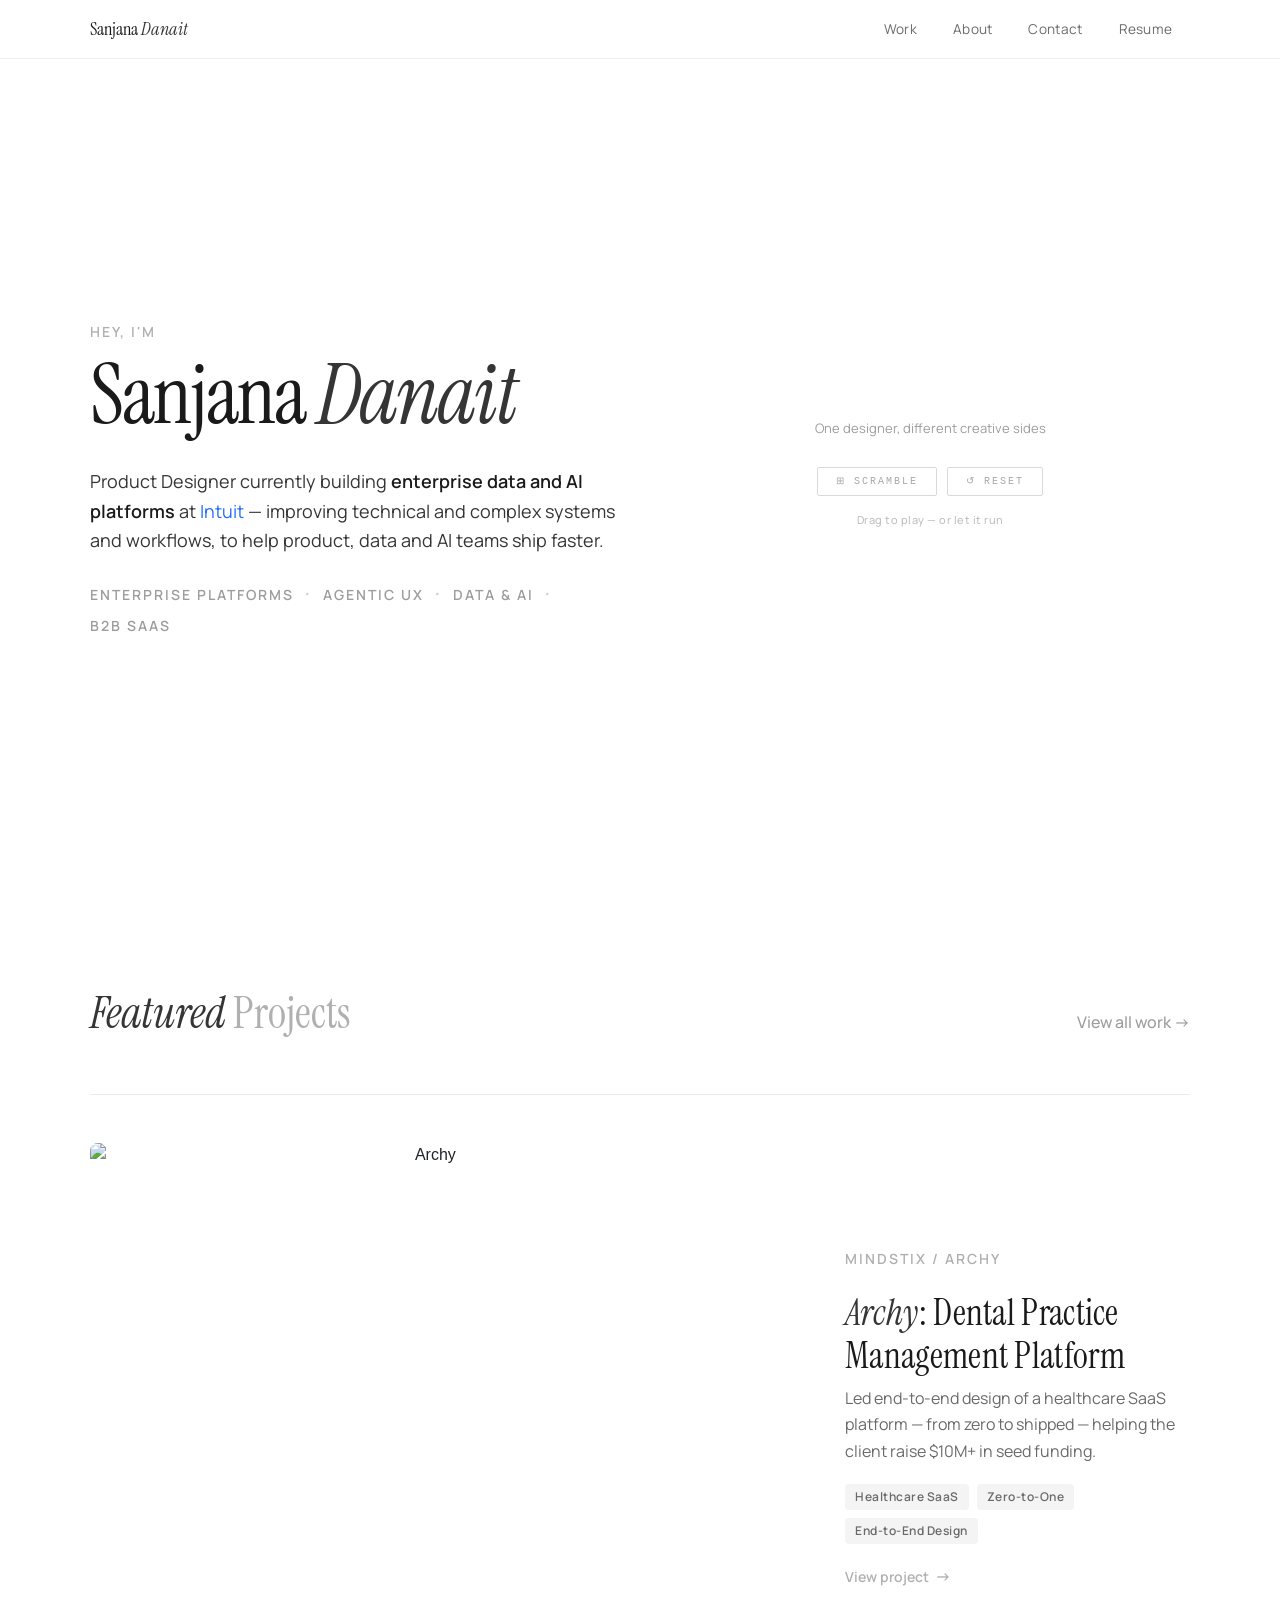
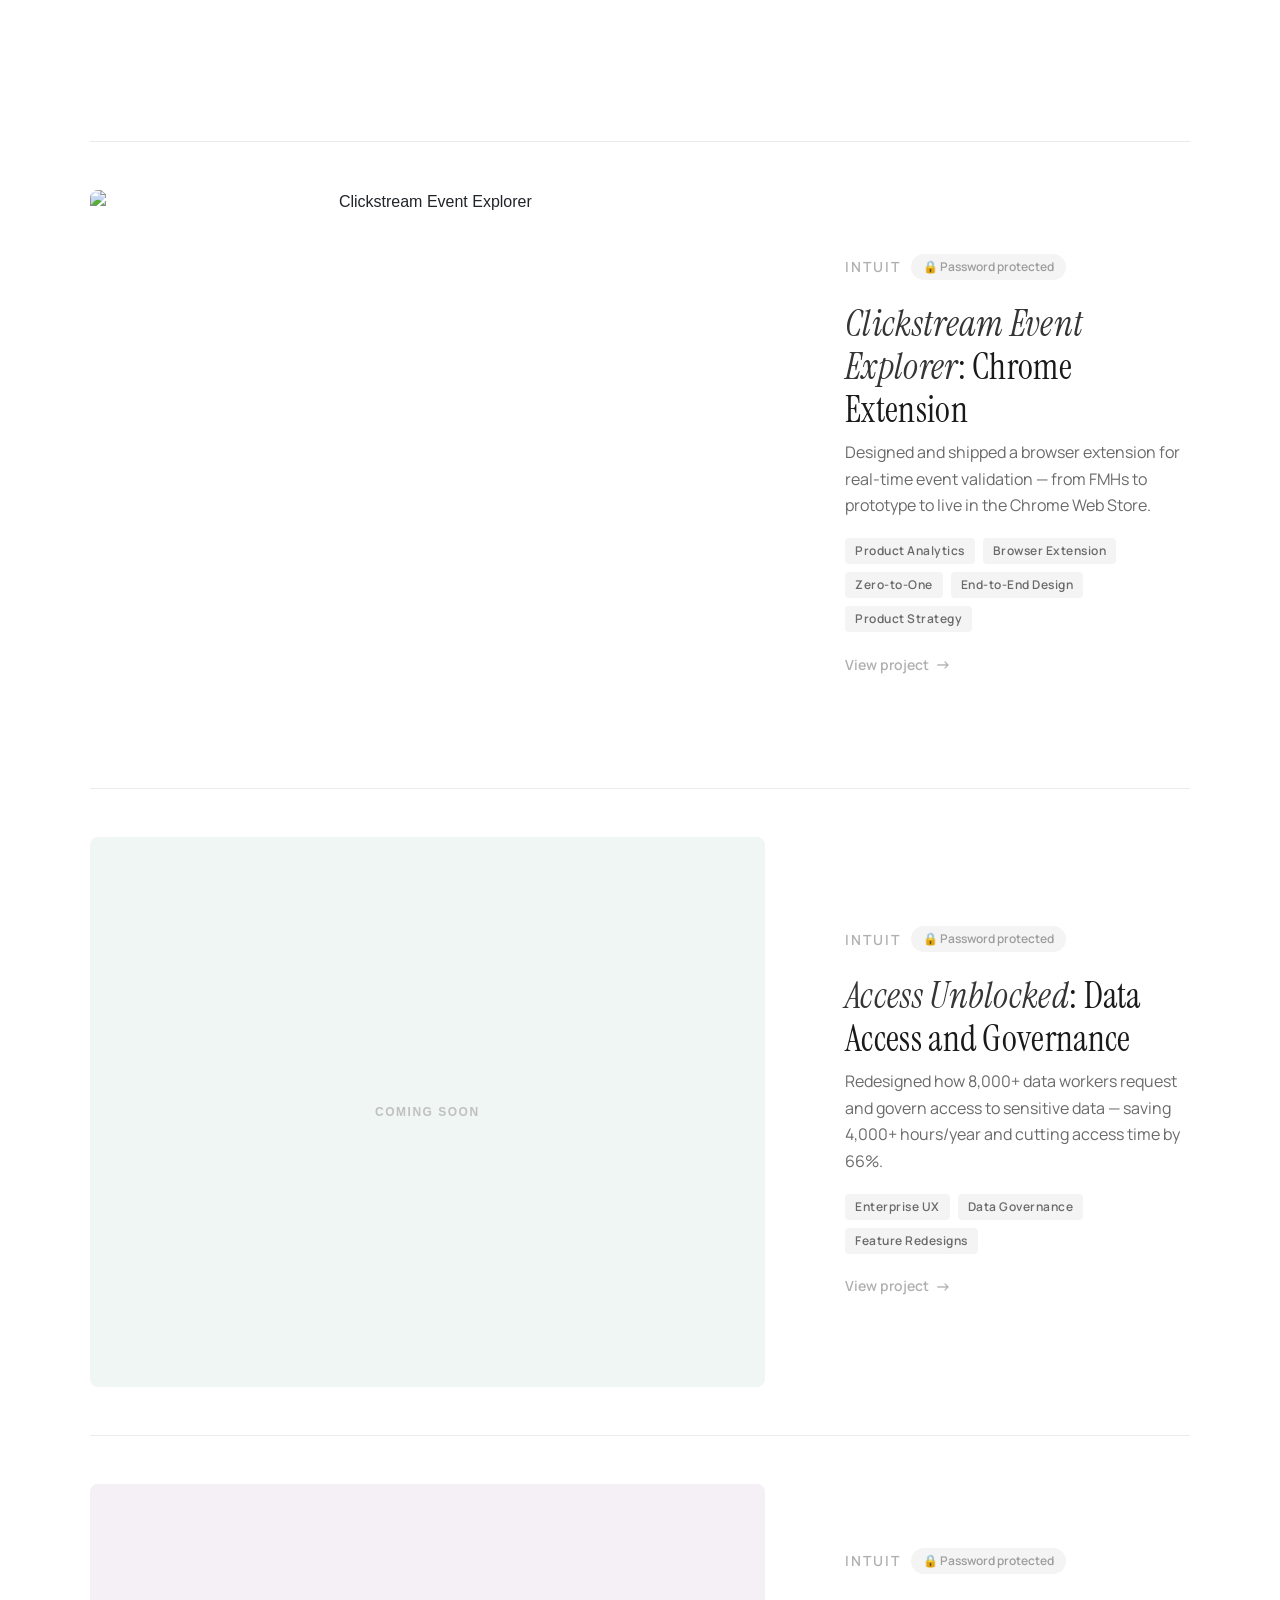
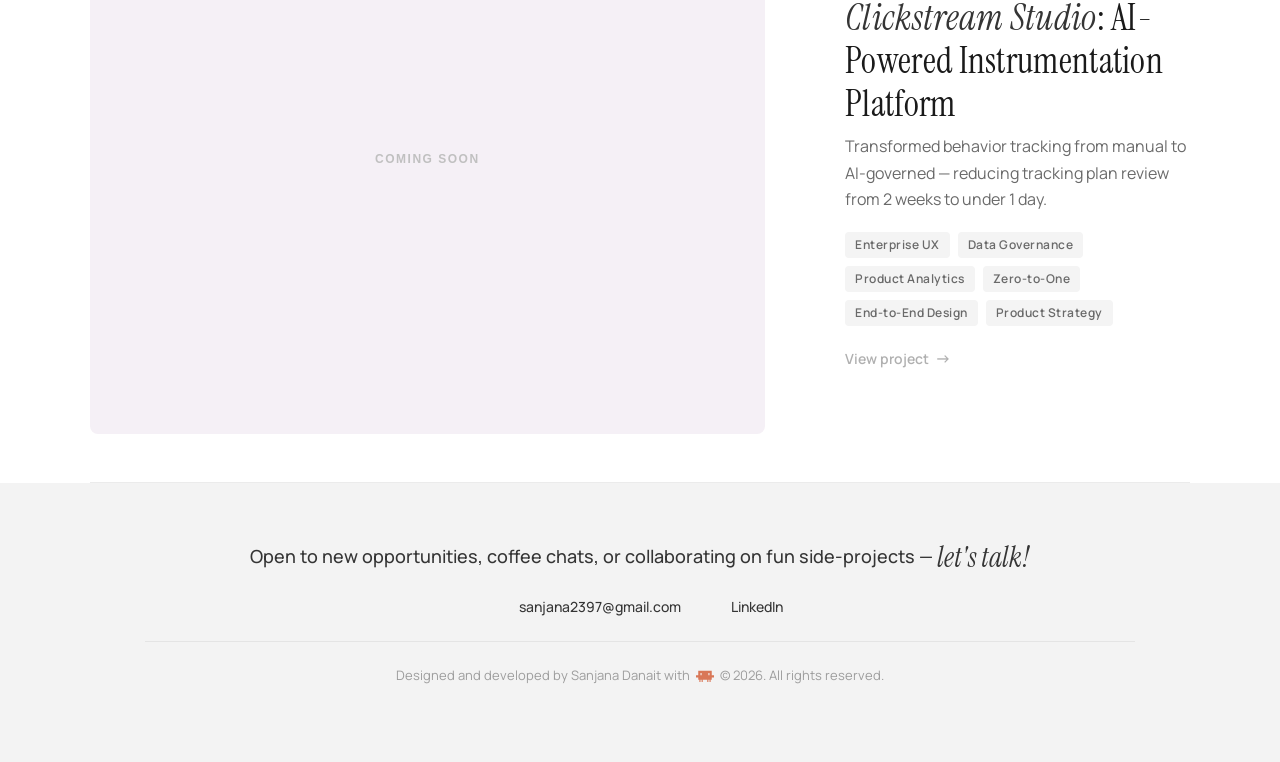
==== index.html @ f4b215e2 "Add files via upload" ====
<!DOCTYPE html>
<html xmlns="http://www.w3.org/1999/xhtml" xmlns:og="http://ogp.me/ns#">

<head>
  
  <!-- Google tag (gtag.js) -->
<script async src="https://www.googletagmanager.com/gtag/js?id=G-S3QXSR4H4Q"></script>
<script>
  window.dataLayer = window.dataLayer || [];
  function gtag(){dataLayer.push(arguments);}
  gtag('js', new Date());

  gtag('config', 'G-S3QXSR4H4Q');
</script>
  
  <meta charset="utf-8">
  <meta property="og:title" content="Sanjana Danait Portfolio" />
  <meta property="og:type" content="Design Portfolio" />
  <meta property="og:image" content="images/website-ss.png" />
  <title>SanjanaDanait</title>
  <link rel="icon" href="favicon.ico">

  <!-- Google Fonts -->
  <link href="https://fonts.googleapis.com/css?family=Montserrat|Ubuntu" rel="stylesheet">
  <link href="https://fonts.googleapis.com/css2?family=Instrument+Serif:ital@0;1&family=Manrope:wght@300;400;500;600;700&display=swap" rel="stylesheet">

  <!-- three.js for Rubik's cube -->
  <script src="https://cdnjs.cloudflare.com/ajax/libs/three.js/r128/three.min.js"></script>

  <!-- CSS Stylesheets -->
  <link rel="stylesheet" href="https://maxcdn.bootstrapcdn.com/bootstrap/4.0.0/css/bootstrap.min.css" integrity="sha384-Gn5384xqQ1aoWXA+058RXPxPg6fy4IWvTNh0E263XmFcJlSAwiGgFAW/dAiS6JXm" crossorigin="anonymous">
  <link rel="stylesheet" href="css/styles.css">

  <style>
    /* ── Hero two-column layout (after styles.css so overrides win) ── */
    .section-2 {
      padding: 57px 7% 0 !important;
      height: 100vh !important;
      display: flex !important;
      align-items: center !important;
    }

    .hero-inner {
      display: flex;
      align-items: center;
      justify-content: space-between;
      width: 100%;
      gap: 40px;
    }

    .hero-text-col {
      flex: 0 0 auto;
      max-width: 540px;
    }

    .hero-cube-col {
      flex: 1 1 auto;
      display: flex;
      flex-direction: column;
      align-items: center;
      justify-content: flex-start;
      gap: 12px;
      padding-top: 6px;
    }

    #cube-mount canvas {
      display: block;
      cursor: grab;
    }

    #cube-mount canvas:active {
      cursor: grabbing;
    }

    .cube-btns {
      display: flex;
      gap: 10px;
    }

    .cube-btn {
      font-family: 'Courier New', monospace;
      font-size: 10px;
      letter-spacing: 2px;
      text-transform: uppercase;
      color: rgba(0,0,0,0.35);
      background: none;
      border: 1px solid rgba(0,0,0,0.15);
      padding: 6px 18px;
      cursor: pointer;
      border-radius: 2px;
      transition: color 0.15s, border-color 0.15s;
      outline: none;
    }

    .cube-btn:hover {
      color: rgba(0,0,0,0.65);
      border-color: rgba(0,0,0,0.3);
    }

    .cube-btn:focus { outline: none; }
    .cube-btn:focus-visible { outline: none; }
    .cube-btn:disabled { opacity: 0.5; cursor: default; }

    .cube-eyebrow {
      font-family: 'Manrope', sans-serif !important;
      font-size: 13px !important;
      font-style: normal;
      font-weight: 400;
      color: #9d9d9d !important;
      display: block !important;
      text-align: center !important;
      margin-bottom: 4px;
    }

    .cube-hint {
      font-family: 'Manrope', sans-serif !important;
      font-size: 11px !important;
      font-weight: 500;
      letter-spacing: 0.5px;
      color: #c0c0c0 !important;
      display: block !important;
      text-align: center !important;
      margin-top: 4px;
    }

    @media (max-width: 900px) {
      .hero-inner { flex-direction: column; gap: 32px; }
      .hero-cube-col { display: none; }
      .section-2 { height: auto !important; padding: 80px 7% 60px !important; }
    }
  </style>

  <!-- Favicon -->
  <link rel="icon" href="favicon.ico">

  <!-- Font Awesome -->
  <script defer src="https://use.fontawesome.com/releases/v5.0.7/js/all.js"></script>

  <!-- Bootstrap Scripts -->
  <script src="https://code.jquery.com/jquery-3.2.1.slim.min.js" integrity="sha384-KJ3o2DKtIkvYIK3UENzmM7KCkRr/rE9/Qpg6aAZGJwFDMVNA/GpGFF93hXpG5KkN" crossorigin="anonymous"></script>
  <script src="https://cdnjs.cloudflare.com/ajax/libs/popper.js/1.12.9/umd/popper.min.js" integrity="sha384-ApNbgh9B+Y1QKtv3Rn7W3mgPxhU9K/ScQsAP7hUibX39j7fakFPskvXusvfa0b4Q" crossorigin="anonymous"></script>
  <script src="https://maxcdn.bootstrapcdn.com/bootstrap/4.0.0/js/bootstrap.min.js" integrity="sha384-JZR6Spejh4U02d8jOt6vLEHfe/JQGiRRSQQxSfFWpi1MquVdAyjUar5+76PVCmYl" crossorigin="anonymous"></script>
</head>

<body>

  <!-- Section-1 Nav Bar -->

  <section class="section-1" id="navbar">

    <div class="container-fluid">

      <nav class="navbar navbar-expand-lg navbar-light fixed-top">
        <div class="container">

          <a class="navbar-brand" href="index.html">
            Sanjana <em>Danait</em>
          </a>

          <button class="navbar-toggler" type="button" data-toggle="collapse" data-target="#navbarTogglerDemo02">
            <span class="navbar-toggler-icon"></span>
          </button>

          <div class="collapse navbar-collapse" id="navbarTogglerDemo02">

            <ul class="navbar-nav ml-auto">
              <li class="nav-item">
                <a class="nav-link" href="work.html">Work</a>
              </li>
              <li class="nav-item">
                <a class="nav-link" href="about.html">About</a>
              </li>
              <li class="nav-item">
                <a class="nav-link" href="#contact">Contact</a>
              </li>
              <li class="nav-item">
                <a class="nav-link" href="sanjanadanait-resume.pdf" target="_blank" rel="noopener noreferrer">Resume</a>
              </li>
            </ul>
          </div>
        </div>

      </nav>
    </div>
  </section>


  <!-- Section-2 Title -->

  <section class="section-2" id="title">

    <div class="hero-inner">
      <div class="hero-text-col">
        <p class="hero-greeting">Hey, I'm</p>
        <h1 class="hero-name">Sanjana <em>Danait</em></h1>
        <p class="hero-statement">Product Designer currently building <strong>enterprise data and AI platforms</strong> at <a href="https://www.intuit.com/" target="_blank" rel="noopener noreferrer" class="intuit-link">Intuit</a> — improving technical and complex systems and workflows, to help product, data and AI teams ship faster.</p>
        <div class="hero-expertise">
          <span>Enterprise Platforms</span>
          <span class="hero-dot">•</span>
          <span>Agentic UX</span>
          <span class="hero-dot">•</span>
          <span>Data &amp; AI</span>
          <span class="hero-dot">•</span>
          <span>B2B SaaS</span>
        </div>
      </div>
      <div class="hero-cube-col">
        <p class="cube-eyebrow">One designer, different creative sides</p>
        <div id="cube-mount"></div>
        <div class="cube-btns">
          <button class="cube-btn" id="cube-scramble-btn" onclick="heroCube && heroCube.scramble()">⊞ Scramble</button>
          <button class="cube-btn" onclick="heroCube && heroCube.solve()">↺ Reset</button>
        </div>
        <p class="cube-hint">Drag to play — or let it run</p>
      </div>
    </div>

  </section>


  <!-- Section-3 Work -->

  <section class="section-3" id="projects">
    <div class="projects-header">
      <span class="projects-label"><em>Featured</em> Projects</span>
      <a class="projects-link" href="work.html">View all work →</a>
    </div>

    <!-- Card 1: Archy — public -->
    <a class="project-card" href="archy.html">
      <div class="card-image">
        <img src="images/archy-project-image-new.png" alt="Archy">
      </div>
      <div class="card-content">
        <p class="card-meta-top">Mindstix / Archy</p>
        <h2 class="card-title"><em>Archy</em>: Dental Practice Management Platform</h2>
        <p class="card-description">Led end-to-end design of a healthcare SaaS platform — from zero to shipped — helping the client raise $10M+ in seed funding.</p>
        <div class="card-tags">
          <span class="tag">Healthcare SaaS</span>
          <span class="tag">Zero-to-One</span>
          <span class="tag">End-to-End Design</span>
        </div>
        <div class="card-footer">
          <span class="card-view-link">View project <span class="card-arrow">→</span></span>
        </div>
      </div>
    </a>

    <!-- Card 2: Chrome Extension — locked -->
    <a class="project-card" href="clickstream-chrome-extension.html">
      <div class="card-image">
        <img src="images/cex-project-image.png" alt="Clickstream Event Explorer">
      </div>
      <div class="card-content">
        <div class="card-meta-row">
          <p class="card-meta-top">Intuit</p>
          <span class="card-lock">🔒 Password protected</span>
        </div>
        <h2 class="card-title"><em>Clickstream Event Explorer</em>: Chrome Extension</h2>
        <p class="card-description">Designed and shipped a browser extension for real-time event validation — from FMHs to prototype to live in the Chrome Web Store.</p>
        <div class="card-tags">
          <span class="tag">Product Analytics</span>
          <span class="tag">Browser Extension</span>
          <span class="tag">Zero-to-One</span>
          <span class="tag">End-to-End Design</span>
          <span class="tag">Product Strategy</span>
        </div>
        <div class="card-footer">
          <span class="card-view-link">View project <span class="card-arrow">→</span></span>
        </div>
      </div>
    </a>

    <!-- Card 3: Data Access — locked -->
    <a class="project-card" href="data-access.html">
      <div class="card-image">
        <div class="card-image-placeholder" style="background: #f0f6f4;">Coming Soon</div>
      </div>
      <div class="card-content">
        <div class="card-meta-row">
          <p class="card-meta-top">Intuit</p>
          <span class="card-lock">🔒 Password protected</span>
        </div>
        <h2 class="card-title"><em>Access Unblocked</em>: Data Access and Governance</h2>
        <p class="card-description">Redesigned how 8,000+ data workers request and govern access to sensitive data — saving 4,000+ hours/year and cutting access time by 66%.</p>
        <div class="card-tags">
          <span class="tag">Enterprise UX</span>
          <span class="tag">Data Governance</span>
          <span class="tag">Feature Redesigns</span>
        </div>
        <div class="card-footer">
          <span class="card-view-link">View project <span class="card-arrow">→</span></span>
        </div>
      </div>
    </a>

    <!-- Card 4: Clickstream Studio — locked -->
    <a class="project-card" href="clickstream-studio.html">
      <div class="card-image">
        <div class="card-image-placeholder" style="background: #f5f0f6;">Coming Soon</div>
      </div>
      <div class="card-content">
        <div class="card-meta-row">
          <p class="card-meta-top">Intuit</p>
          <span class="card-lock">🔒 Password protected</span>
        </div>
        <h2 class="card-title"><em>Clickstream Studio</em>: AI-Powered Instrumentation Platform</h2>
        <p class="card-description">Transformed behavior tracking from manual to AI-governed — reducing tracking plan review from 2 weeks to under 1 day.</p>
        <div class="card-tags">
          <span class="tag">Enterprise UX</span>
          <span class="tag">Data Governance</span>
          <span class="tag">Product Analytics</span>
          <span class="tag">Zero-to-One</span>
          <span class="tag">End-to-End Design</span>
          <span class="tag">Product Strategy</span>
        </div>
        <div class="card-footer">
          <span class="card-view-link">View project <span class="card-arrow">→</span></span>
        </div>
      </div>
    </a>

  </section>
  

  <!-- Footer/ Contact -->

  <footer id="contact">
    <div class="container-fluid">
      <h3>Open to new opportunities, coffee chats, or collaborating on fun side-projects — <span class="footer-cta-italic">let's talk!</span></h3>
      <div class="footer-links">
        <a class="footer-link" href="mailto:sanjana2397@gmail.com"><i class="fas fa-envelope"></i> sanjana2397@gmail.com</a>
        <a class="footer-link" href="https://www.linkedin.com/in/sanjana-danait/" target="_blank" rel="noopener noreferrer"><i class="fab fa-linkedin"></i> LinkedIn</a>
      </div>
      <hr>
      <p>Designed and developed by Sanjana Danait with <img src="icons/claudecode-color.svg" alt="Claude Code" style="width:18px;height:18px;vertical-align:middle;display:inline-block;margin:0 3px 2px 3px"> &copy; 2026. All rights reserved.</p>
    </div>
  </footer>

  <script>
  // ── Hero Rubik's Cube ──
  const heroCube = (() => {
    const FACE_LABELS = [
      { image: 'images/cube-1.jpg', tint: '#C8E6C9' }, // sage green
      { image: 'images/cube-2.jpg', tint: '#BBDEFB' }, // soft blue
      { image: 'images/cube-3.jpg', tint: '#D1C4E9' }, // muted purple
      { image: 'images/cube-4.jpg', tint: '#B2EBF2' }, // teal/cyan
      { image: 'images/cube-5.jpg', tint: '#CFD8DC' }, // cool grey
      { image: 'images/cube-6.jpg', tint: '#A5D6A7' }, // deeper green
    ];

    let renderer, threeScene, camera, cubeGroup, rafId;
    let isHovering = false, isDragging = false;
    let prevMouse = {x:0,y:0}, spinVel = {x:0, y:0.004};
    let dragIntent = null, dragStart = {x:0,y:0}, hitInfo = null;
    const DRAG_THRESHOLD = 6;
    const raycaster = new THREE.Raycaster();
    let cubies = [], layerAnim = null, holdTimer = 0;
    const HOLD_TIME = 2.0, LAYER_DUR = 0.5;
    let tileCache = [];

    function loadFaceTiles(label) {
      const TILE = 256;
      const tint = label.tint || '#ffffff';
      const tiles = Array.from({length:3}, () =>
        Array.from({length:3}, () => {
          const cv = document.createElement('canvas');
          cv.width = cv.height = TILE;
          cv.getContext('2d').fillStyle = tint;
          cv.getContext('2d').fillRect(0,0,TILE,TILE);
          return new THREE.CanvasTexture(cv);
        })
      );
      if (label.image) {
        const img = new Image();
        img.onload = () => {
          const full = TILE*3;
          const scale = Math.max(full/img.naturalWidth, full/img.naturalHeight);
          const sw = img.naturalWidth*scale, sh = img.naturalHeight*scale;
          const ox = (full-sw)/2, oy = (full-sh)/2;
          for (let row=0;row<3;row++) for (let col=0;col<3;col++) {
            const cv = tiles[row][col].image;
            const c = cv.getContext('2d');
            c.fillStyle='#ffffff'; c.fillRect(0,0,TILE,TILE);
            c.save(); c.translate(ox-col*TILE, oy-row*TILE); c.drawImage(img,0,0,sw,sh); c.restore();
            c.globalAlpha=0.35; c.fillStyle=tint; c.fillRect(0,0,TILE,TILE); c.globalAlpha=1;
            tiles[row][col].needsUpdate=true;
          }
        };
        img.src = label.image;
      }
      return tiles;
    }

    function tileCoord(faceDir, gx, gy, gz) {
      let u,v;
      if (faceDir==='+x'){u=-gz;v=gy;} if (faceDir==='-x'){u=gz;v=gy;}
      if (faceDir==='+y'){u=gx;v=-gz;} if (faceDir==='-y'){u=gx;v=gz;}
      if (faceDir==='+z'){u=gx;v=gy;} if (faceDir==='-z'){u=-gx;v=gy;}
      return { col:u+1, row:1-v };
    }

    function makeCubie(gx,gy,gz) {
      const geo = new THREE.BoxGeometry(0.96,0.96,0.96);
      const DIRS=['+x','-x','+y','-y','+z','-z'];
      const OUTER=[gx===1,gx===-1,gy===1,gy===-1,gz===1,gz===-1];
      const mats = DIRS.map((d,i)=>{
        if (!OUTER[i]) return new THREE.MeshBasicMaterial({color:0xe8e8e8});
        const {row,col}=tileCoord(d,gx,gy,gz);
        return new THREE.MeshBasicMaterial({map:tileCache[i][row][col]});
      });
      const mesh = new THREE.Mesh(geo,mats);
      mesh.position.set(gx,gy,gz);
      mesh.add(new THREE.LineSegments(new THREE.EdgesGeometry(geo), new THREE.LineBasicMaterial({color:0x1a1a1a})));
      return mesh;
    }

    function buildCube() {
      cubeGroup = new THREE.Group();
      cubeGroup.scale.setScalar(0.9);
      cubeGroup.rotation.x = Math.PI/6;
      cubeGroup.rotation.y = Math.PI/4;
      cubies = [];
      for (let x=-1;x<=1;x++) for (let y=-1;y<=1;y++) for (let z=-1;z<=1;z++) {
        const m=makeCubie(x,y,z); cubeGroup.add(m); cubies.push({mesh:m,x,y,z});
      }
      threeScene.add(cubeGroup);
    }

    function startLayer(axis,layer,dir) {
      if (layerAnim) return;
      const pivot = new THREE.Group(); cubeGroup.add(pivot);
      const inLayer = cubies.filter(c=>Math.round(c[axis])===layer);
      inLayer.forEach(c=>{
        const lp=c.mesh.position.clone(),lq=c.mesh.quaternion.clone();
        cubeGroup.remove(c.mesh); pivot.add(c.mesh);
        c.mesh.position.copy(lp); c.mesh.quaternion.copy(lq);
      });
      layerAnim={axis,dir,pivot,cubies:inLayer,progress:0};
    }

    function finishLayer() {
      const {axis,dir,pivot,cubies:lc}=layerAnim;
      const savedQ=cubeGroup.quaternion.clone();
      const axVec=axis==='x'?new THREE.Vector3(1,0,0):axis==='y'?new THREE.Vector3(0,1,0):new THREE.Vector3(0,0,1);
      const snapQ=new THREE.Quaternion().setFromAxisAngle(axVec,dir*Math.PI/2);
      pivot.rotation.set(axis==='x'?dir*Math.PI/2:0,axis==='y'?dir*Math.PI/2:0,axis==='z'?dir*Math.PI/2:0);
      pivot.updateMatrixWorld(true);
      lc.forEach(c=>{
        const lp=c.mesh.position.clone().applyMatrix4(pivot.matrix);
        const lq=snapQ.clone().multiply(c.mesh.quaternion);
        pivot.remove(c.mesh); cubeGroup.add(c.mesh);
        c.mesh.position.set(Math.round(lp.x),Math.round(lp.y),Math.round(lp.z));
        c.mesh.quaternion.copy(lq);
        c.x=c.mesh.position.x; c.y=c.mesh.position.y; c.z=c.mesh.position.z;
      });
      cubeGroup.remove(pivot); cubeGroup.quaternion.copy(savedQ); layerAnim=null;
    }

    function queueRandom() {
      const axes=['x','y','z'];
      startLayer(axes[Math.floor(Math.random()*3)],[-1,0,1][Math.floor(Math.random()*3)],Math.random()<0.5?1:-1);
    }

    function raycastCubies(cx,cy) {
      if (!renderer||!cubeGroup) return null;
      const rect=document.getElementById('cube-mount').firstChild.getBoundingClientRect();
      const ndc=new THREE.Vector2(((cx-rect.left)/rect.width)*2-1,((cy-rect.top)/rect.height)*-2+1);
      raycaster.setFromCamera(ndc,camera);
      const hits=raycaster.intersectObjects(cubies.map(c=>c.mesh),false);
      if (!hits.length) return null;
      return {cubie:cubies.find(c=>c.mesh===hits[0].object),faceNormal:hits[0].face.normal.clone()};
    }

    function resolveLayerDrag(info,dx,dy) {
      const n=info.faceNormal.clone().applyQuaternion(info.cubie.mesh.quaternion);
      const ax=Math.abs(n.x),ay=Math.abs(n.y),az=Math.abs(n.z);
      const fa=ax>ay&&ax>az?'x':ay>az?'y':'z';
      const horiz=Math.abs(dx)>=Math.abs(dy);
      const ns=fa==='x'?Math.sign(n.x):fa==='y'?Math.sign(n.y):Math.sign(n.z);
      let rotAxis,dir;
      if (fa==='x'){if(horiz){rotAxis='y';dir=-ns*Math.sign(dx);}else{rotAxis='z';dir=ns*Math.sign(dy);}}
      else if(fa==='y'){if(horiz){rotAxis='x';dir=ns*Math.sign(dx);}else{rotAxis='z';dir=-ns*Math.sign(dy);}}
      else{if(horiz){rotAxis='y';dir=-ns*Math.sign(dx);}else{rotAxis='x';dir=ns*Math.sign(dy);}}
      return {axis:rotAxis,layer:Math.round(info.cubie[rotAxis]),dir};
    }

    function onDown(e) {
      isDragging=true; dragIntent=null; dragStart={x:e.clientX,y:e.clientY};
      prevMouse={x:e.clientX,y:e.clientY}; spinVel={x:0,y:0};
      const hit=raycastCubies(e.clientX,e.clientY);
      const isFaceCenter=hit&&[Math.round(hit.cubie.x)===0,Math.round(hit.cubie.y)===0,Math.round(hit.cubie.z)===0].filter(Boolean).length>=2;
      hitInfo=(hit&&!isFaceCenter)?hit:null;
    }

    function onMove(e) {
      if (!isDragging||!cubeGroup) return;
      const dx=e.clientX-prevMouse.x, dy=e.clientY-prevMouse.y;
      const tdx=e.clientX-dragStart.x, tdy=e.clientY-dragStart.y;
      if (!dragIntent) {
        if (Math.hypot(tdx,tdy)<DRAG_THRESHOLD) return;
        dragIntent=hitInfo?'layer':'cube';
      }
      if (dragIntent==='cube') {
        const qY=new THREE.Quaternion().setFromAxisAngle(new THREE.Vector3(0,1,0),dx*0.012);
        const qX=new THREE.Quaternion().setFromAxisAngle(new THREE.Vector3(1,0,0),dy*0.012);
        cubeGroup.quaternion.premultiply(qY).premultiply(qX);
        spinVel={x:dy*0.0015,y:dx*0.0015};
      } else if (dragIntent==='layer'&&hitInfo&&!layerAnim) {
        const move=resolveLayerDrag(hitInfo,tdx,tdy);
        startLayer(move.axis,move.layer,move.dir);
        dragIntent='cube'; hitInfo=null;
      }
      prevMouse={x:e.clientX,y:e.clientY};
    }

    function onUp() { isDragging=false; dragIntent=null; hitInfo=null; }

    function init() {
      const mount = document.getElementById('cube-mount');
      if (!mount || renderer) return;

      // Size cube to fit the right column — measure available space
      const sz = Math.min(mount.offsetWidth || 400, 400);

      const canvas = document.createElement('canvas');
      canvas.style.cssText = `display:block; cursor:grab; border-radius:4px;`;
      mount.appendChild(canvas);

      renderer = new THREE.WebGLRenderer({canvas, antialias:true});
      renderer.setSize(sz, sz);
      renderer.setPixelRatio(Math.min(window.devicePixelRatio, 2));
      renderer.setClearColor(0xffffff, 1);

      threeScene = new THREE.Scene();
      camera = new THREE.PerspectiveCamera(40, 1, 0.1, 100);
      camera.position.set(0, 0, 7.5);

      tileCache = FACE_LABELS.map(loadFaceTiles);
      buildCube();

      canvas.addEventListener('mouseenter', ()=>{ isHovering=true; });
      canvas.addEventListener('mouseleave', ()=>{ isHovering=false; onUp(); });
      canvas.addEventListener('mousedown', onDown);
      canvas.addEventListener('mousemove', onMove);
      canvas.addEventListener('mouseup', onUp);

      let prevT=0;
      function loop(ts) {
        const dt=Math.min((ts-prevT)*0.001,0.05); prevT=ts;
        if (!isHovering&&!isDragging) {
          const qY=new THREE.Quaternion().setFromAxisAngle(new THREE.Vector3(0,1,0),spinVel.y);
          const qX=new THREE.Quaternion().setFromAxisAngle(new THREE.Vector3(1,0,0),spinVel.x);
          cubeGroup.quaternion.premultiply(qY).premultiply(qX);
          spinVel.x*=0.96; spinVel.y=spinVel.y*0.98+0.004*0.02;
        } else if (!isDragging) { spinVel.x*=0.9; spinVel.y*=0.9; }
        if (layerAnim) {
          layerAnim.progress+=dt/LAYER_DUR;
          const p=Math.min(layerAnim.progress,1), ea=p<0.5?2*p*p:-1+(4-2*p)*p;
          const ang=layerAnim.dir*Math.PI/2*ea, ax=layerAnim.axis;
          layerAnim.pivot.rotation.set(ax==='x'?ang:0,ax==='y'?ang:0,ax==='z'?ang:0);
          if (layerAnim.progress>=1){finishLayer();holdTimer=0;}
        } else if (!isHovering) {
          holdTimer+=dt;
          if (holdTimer>=HOLD_TIME){holdTimer=0;queueRandom();}
        } else { holdTimer=0; }
        renderer.render(threeScene,camera);
        rafId=requestAnimationFrame(loop);
      }
      rafId=requestAnimationFrame(loop);
    }

    function solve() {
      if (!cubeGroup) return;
      if (layerAnim) { layerAnim.cubies.forEach(c=>layerAnim.pivot.remove(c.mesh)); cubeGroup.remove(layerAnim.pivot); layerAnim=null; }
      cubies.forEach(c=>{
        c.mesh.geometry.dispose();
        if (Array.isArray(c.mesh.material)) c.mesh.material.forEach(m=>m.dispose());
        c.mesh.children.forEach(ch=>{ch.geometry&&ch.geometry.dispose();ch.material&&ch.material.dispose();});
        cubeGroup.remove(c.mesh);
      });
      cubies=[];
      for (let x=-1;x<=1;x++) for (let y=-1;y<=1;y++) for (let z=-1;z<=1;z++) {
        const m=makeCubie(x,y,z); cubeGroup.add(m); cubies.push({mesh:m,x,y,z});
      }
      spinVel={x:0,y:0}; holdTimer=0;
      const targetQ=new THREE.Quaternion().setFromEuler(new THREE.Euler(Math.PI/6,Math.PI/4,0));
      function tween(){ cubeGroup.quaternion.slerp(targetQ,0.1); if(cubeGroup.quaternion.angleTo(targetQ)>0.001) requestAnimationFrame(tween); else cubeGroup.quaternion.copy(targetQ); }
      tween();
    }

    function scramble() {
      if (!cubeGroup) return;
      const btn = document.getElementById('cube-scramble-btn');
      if (btn && btn.disabled) return;
      if (btn) { btn.disabled = true; btn.textContent = 'Scrambling...'; }
      const MOVES = 10;
      const axes = ['x','y','z'];
      let i = 0;
      function doNext() {
        if (i >= MOVES) {
          if (btn) { btn.disabled = false; btn.textContent = '⊞ Scramble'; }
          return;
        }
        if (layerAnim) { setTimeout(doNext, 60); return; }
        startLayer(axes[Math.floor(Math.random()*3)], [-1,0,1][Math.floor(Math.random()*3)], Math.random()<0.5?1:-1);
        i++;
        setTimeout(doNext, 180);
      }
      doNext();
    }

    window.addEventListener('DOMContentLoaded', init);
    return { solve, scramble };
  })();
  </script>

  <!-- Cursor style

  <div id="cursor" class="cursor"> </div>

  <script>
    var cursor = document.getElementById("cursor");

    document.onmousemove = function(e) {
      cursor.style.left = (e.pageX) + "px";
      cursor.style.top = (e.pageY) + "px";
      cursor.style.display = "block";
    }
  </script> -->


</body>

</html>
---- css/styles.css ----
@font-face {
  font-family: 'Avenir';
  src: url(fonts/avenir.ttf) format('truetype');
}

body {
  font-family: 'Avenir', sans-serif;
  text-align: center;
}

ul {
  color: #353535;
  font-size: 16px;
  padding-left: 20px;
}

p {
  color: #353535;
  display: inline;
  text-align: left;
  font-size: 16px;
}

u {
  color: #12a0a5;
  letter-spacing: 1px;
}

h1 {
  font-family: 'Avenir', sans-serif;
  font-weight: 600;
  font-size: 4rem;
  letter-spacing: 2px;
}

h2 {
  font-family: 'Avenir', sans-serif;
  font-size: 1.4rem;
  line-height: 1.5rem;
  text-align: left;
  color: #353535;
  margin-bottom: 8px !important;
  padding-top: 8px;
}

h3 {
  display: inline;
}

h4 {
  color: #353535;
  display: inline;
  text-align: left;
  font-size: 18px;
  font-weight: bold;
}

a {
  color: #353535;
}

hr {
  border-color: #ababab;
  margin: 0 50px;
}

.container-fluid{
  padding: 1% 5% 1%;
}

.big-heading {
  font-family: 'Avenir', sans-serif;
  font-size: 2rem;
  line-height: 1.5;
  text-align: left;
  margin-bottom: 0 !important;
}

.big-heading-2 {
  font-family: 'Avenir', sans-serif;
  font-size: 2rem;
  padding-top: 30px;
  text-align: center;
}

canvas.dots {
  position: absolute;
  top: 0;
  left: 0;
  width: 100%;
  height: 100%;
}

/* Back to top button */

.fa-arrow-up {
  font-size: 30px !important;
}

#btn-back-to-top {
  width: 60px;
  height: 60px;
  position: fixed;
  bottom: 40px;
  right: 40px;
  display: none;
  border-radius: 200px;
  background: #f3f3f3 !important;
  color: #353535 !important;
}

#btn-back-to-top:hover {
  background: #12a0a5 !important;
  color: white !important;
  width: 65px;
  height: 65px;
}

/* cursor style

#cursor{
  height: 50px;
  width: 50px;
  background: #353535;
  border-radius: 50%;
  position:absolute;
  display: none;
  opacity: 50%;
  z-index: 10;
  scroll-behavior: smooth;
}

.cursor:hover {
  transform: scale(0.5);
}
*/

/* Section-1 Navbar */

.section-1 {
  background-color: white;
  color: #353535;
  padding: 0;
}

#navbar {
  background-color: white;
  color: #353535;
}

#navbar .container-fluid {
  padding: 0;
}

.container {
  width: 75%;
}

.navbar {
  background-color: white;
  padding: 16px 7%;
  position: fixed;
  z-index: 3;
  border-bottom: 1px solid #f0f0f0;
  box-shadow: none;
}

.navbar .container {
  max-width: 100%;
  width: 100%;
  padding: 0;
}

.navbar-brand {
  padding-left: 0;
  padding-top: 0;
  padding-bottom: 0;
  position: relative;
  z-index: 5;
  font-family: 'Instrument Serif', serif;
  font-size: 1.1rem;
  font-weight: 400;
  color: #1a1a1a;
  text-decoration: none;
}

.navbar-brand:hover {
  color: #1a1a1a;
  text-decoration: none;
}

.navbar-brand em {
  font-style: italic;
}

.nav-item {
  padding-right: 0;
  position: relative;
  z-index: 5;
}

.nav-link {
  font-size: 0.85rem;
  color: #6a6a6a !important;
  font-family: 'Manrope', sans-serif;
  font-weight: 400;
  letter-spacing: 0.3px;
  position: relative;
  z-index: 5;
  padding-left: 18px !important;
  padding-right: 18px !important;
  padding-top: 0 !important;
  padding-bottom: 0 !important;
}

.nav-link:hover {
  color: #1a1a1a !important;
}

.navbar-toggler {
  color: #353535 !important;
}

/* Section-2 Title */

.section-2 {
  background-color: white;
  padding: 0 7% 1%;
  height: 78vh;
  display: flex;
  align-items: center;
}

.section-2 .container-fluid {
  padding-left: 0 !important;
  padding-right: 0 !important;
}

#title {
  background-color: white;
  color: #353535;
  text-align: left;
  width: 100%;
  font-family: 'Manrope', sans-serif;
}

#title h2 {
  font-family: 'Manrope', sans-serif;
  text-align: left;
  padding: 30px 20px 0;
  font-size: 20px !important;
  line-height: 2.5rem;
}

#title .container-fluid {
  padding: 5% 12% 4% 12%;
}

.hero-greeting {
  display: block !important;
  text-align: left !important;
  font-family: 'Manrope', sans-serif;
  font-size: 14px !important;
  font-weight: 600;
  color: #b0b0b0;
  letter-spacing: 2px;
  text-transform: uppercase;
  margin-bottom: 14px;
}

.hero-name {
  font-family: 'Instrument Serif', serif;
  font-size: 5.2rem;
  font-weight: 400;
  font-style: normal;
  color: #1a1a1a;
  letter-spacing: -2px;
  line-height: 0.95;
  margin-bottom: 32px;
  text-align: left;
}

.hero-name em {
  font-style: italic;
}

.hero-statement {
  display: block !important;
  text-align: left !important;
  font-family: 'Manrope', sans-serif;
  font-size: 18px !important;
  font-weight: 400;
  color: #353535;
  line-height: 1.65;
  margin-bottom: 28px;
  max-width: 580px;
}

.hero-statement strong {
  font-weight: 600;
  color: #1a1a1a;
}

.intuit-link {
  color: #236cff;
  text-decoration: none;
  cursor: pointer;
}

.intuit-link:hover {
  color: #236cff;
  font-weight: 700;
  text-decoration: none;
}

.hero-expertise {
  display: flex !important;
  text-align: left !important;
  font-family: 'Manrope', sans-serif;
  font-size: 14px !important;
  font-weight: 600;
  letter-spacing: 2px;
  text-transform: uppercase;
  color: #9d9d9d;
  gap: 10px;
  align-items: center;
  flex-wrap: wrap;
  margin-top: 0;
}

.hero-dot {
  color: #d0d0d0;
  font-size: 0.6rem;
}

.scroll-down {
  background: white !important;
  position: relative;
  z-index: 2;
}

.row {
  padding: 2% 0 2%;
  margin-bottom: 20px;
  text-align: center;
  align-items: top;
  justify-content: center;
}

.row b,em {
  color: #353535;
}

.header {
  text-align: center;
  display: flex;
  justify-content: center;
}

.header img {
  width: 20%;
  margin-top: 60px;
  align-items: center;
  opacity: 0.8;
}

.chevron {
  color: #9d9d9d;
  font-size: 1.5rem;
}

/* Section-3 Work */

.section-3 {
  background-color: #fff;
  padding: 0 7%;
}

.projects-header {
  display: flex;
  justify-content: space-between;
  align-items: baseline;
  padding: 80px 0 48px;
}

.projects-label {
  font-family: 'Instrument Serif', serif;
  font-size: 44px;
  font-weight: 400;
  letter-spacing: 0;
  text-transform: none;
  color: #b0b0b0;
}

.projects-link {
  font-family: 'Manrope', sans-serif;
  font-size: 16px;
  font-weight: 500;
  color: #9d9d9d;
  text-decoration: none;
}

.projects-link:hover { color: #1a1a1a; text-decoration: none; }

.project-card {
  display: grid;
  grid-template-columns: 65% 35%;
  gap: 0;
  border-top: 1px solid #ebebeb;
  padding: 48px 0;
  text-decoration: none;
  color: inherit;
  transition: background 0.15s;
}

.project-card:last-child { border-bottom: 1px solid #ebebeb; }
.project-card:hover { background: #fafafa; text-decoration: none; }
.project-card:hover * { text-decoration: none; }
.project-card:hover .card-arrow { opacity: 1; transform: translateX(4px); }

.card-image { padding-right: 40px; }

.card-image img {
  width: 100%;
  height: 550px;
  object-fit: cover;
  border-radius: 8px;
  display: block;
}

.card-image-placeholder {
  width: 100%;
  height: 550px;
  border-radius: 8px;
  display: flex;
  align-items: center;
  justify-content: center;
  font-size: 12px;
  font-weight: 600;
  letter-spacing: 1.5px;
  text-transform: uppercase;
  color: #c0c0c0;
}

.card-content {
  padding-left: 40px;
  display: flex;
  flex-direction: column;
  justify-content: center;
}

.card-meta-row {
  display: flex;
  align-items: center;
  gap: 10px;
  margin-bottom: 14px;
}

.card-meta-row .card-meta-top {
  margin-bottom: 0;
}

.card-meta-top {
  font-family: 'Manrope', sans-serif;
  font-size: 14px;
  font-weight: 600;
  letter-spacing: 2px;
  text-transform: uppercase;
  color: #b0b0b0;
  margin-bottom: 14px;
  display: block;
}

.card-title {
  font-family: 'Instrument Serif', serif;
  font-size: 36px;
  font-weight: 400;
  color: #1a1a1a;
  line-height: 1.2;
  letter-spacing: 0.3px;
  margin-bottom: 14px;
  text-align: left;
}

.card-description {
  font-family: 'Manrope', sans-serif;
  font-size: 16px;
  font-weight: 400;
  color: #6a6a6a;
  line-height: 1.65;
  margin-bottom: 20px;
  max-width: 420px;
  display: block;
}

.card-tags {
  display: flex;
  flex-wrap: wrap;
  gap: 8px;
  margin-bottom: 20px;
}

.tag {
  font-family: 'Manrope', sans-serif;
  font-size: 12px;
  font-weight: 600;
  letter-spacing: 0.5px;
  color: #6a6a6a;
  background: #f4f4f4;
  padding: 4px 10px;
  border-radius: 4px;
}

.card-footer,
.project-card .card-footer {
  display: flex;
  align-items: center;
  gap: 10px;
  border: none !important;
  background: none !important;
  padding: 0 !important;
}

.card-view-link {
  font-family: 'Manrope', sans-serif;
  font-size: 14px;
  font-weight: 600;
  color: #b0b0b0;
  text-decoration: none;
  display: flex;
  align-items: center;
  gap: 6px;
  transition: color 0.15s;
}

.project-card:hover .card-view-link {
  color: #6a6a6a;
}

.card-arrow {
  font-size: 1rem;
  color: inherit;
  transition: transform 0.15s;
}

.project-card:hover .card-arrow { transform: translateX(4px); }

.card-lock {
  font-family: 'Manrope', sans-serif;
  font-size: 12px;
  font-weight: 600;
  color: #9d9d9d;
  background: #f4f4f4;
  padding: 4px 12px;
  border-radius: 20px;
}

#projects {
  position: relative;
}

#projects .container-fluid {
  padding: 2% 12% 3% 12%;
}

.section-heading {
  font-size: 2rem;
  font-weight: 600;
  line-height: 1.5rem;
  text-align: center;
  padding-bottom: 2.5rem;
}

.featured {
  text-align: center;
}

.featured img {
  width: 70%;
  margin-bottom: 10px;
  border-radius: 8px;
}

.featured p {
  color: #12a0a5;
  font-weight: 500;
}

.featured-project-title {
  text-align: center;
  font-size: 1.4rem;
  font-weight: 600;
}

.feature-box {
  padding: 0 0 5px 8px;
}

.img-description{
  position: absolute;
  top: 50%;
  left: 50%;
  transform: translate(-50%, -50%);
  color: #353535;
  visibility: hidden;
  opacity: 0;
}

.img-description:hover{
  color: #fff;
}

.feature-box:hover .img-description {
  visibility: visible;
  opacity: 1;
}


.project-title {
  font-size: 1.5rem;
  text-align: left;
  padding-left: 7px;
}

/* Section-4 Footer-Contact */

#contact {
  background-color: #f3f3f3;
  color: #353535;
  padding: 48px 7%;
  text-align: center;
}

#contact h3 {
  font-family: 'Manrope', sans-serif;
  font-size: 18px !important;
  font-weight: 500;
  color: #353535;
  line-height: 1.6;
  display: block;
  margin: 0 0 24px 0;
}

#contact h3 .footer-cta-italic {
  font-family: 'Instrument Serif', serif;
  font-style: italic;
  font-size: 28px;
  line-height: 1;
  vertical-align: middle;
}

#contact hr {
  border-color: #e4e4e4;
  margin: 24px 0;
}

#contact p {
  font-family: 'Manrope', sans-serif;
  font-size: 13px;
  color: #9d9d9d;
  display: block;
  margin-top: 0;
  text-align: center;
}

.footer-links {
  display: flex;
  justify-content: center;
  gap: 28px;
  margin-bottom: 24px;
}

.footer-link {
  font-family: 'Manrope', sans-serif;
  font-size: 14px;
  font-weight: 500;
  color: #353535;
  text-decoration: none;
  display: flex;
  align-items: center;
  gap: 6px;
}

.footer-link i {
  font-size: 16px;
  width: 16px;
  height: 16px;
  display: inline-flex;
  align-items: center;
  justify-content: center;
}

.footer-link:hover {
  color: #1a1a1a;
  text-decoration: none;
}

/* Section-5 About Page */

.section-5 {
  background-color: #fff;
  padding: 0 5% 1%;
}

#about {
  background-color: #fff;
  color: #353535;
  text-align: center;
}

#about .row {
  text-align: left;
}

#about h1, #about h2, #about p {
  text-align: left;
  line-height: 1.9rem;
  margin-top: 7%;
  padding-bottom: 20px;
}

#about .container-fluid {
  padding: 3% 12% 3% 12%;
}

.rounded-circle {
  margin-top: 4%;
  width: 20%;
  height: 20%;
}

.profile {
  width: 94%;
  margin-top: 8%;
}

.btn-text-link {
  background-color: white !important;
  border-bottom: 4px solid #12a0a5;
  border-radius: 0 !important;
  font-size: 1rem !important;
  font-weight: 500;
  padding-left: 0 !important;
  padding-right: 0 !important;
}

.btn-text-link:hover {
  background-color: #12a0a5 !important;
  -webkit-transform: scale(1.0) !important;
  border-radius: 2px !important;
  color: white;
}

.modal-dialog {
  max-width: 60%;
  cursor: auto !important;
  margin: 3rem auto !important;
}

/* All Work Page */

.segmented-control{
  white-space: nowrap;
  overflow-x: auto;
  padding-top: 30px;
  padding-bottom: 20px;
  text-align: center;
  margin-right: 50px;
}

.segmented-element a{
  display: inline-block;
  color: #353535;
  padding-right: 40px;
  font-size: 1.2rem;
}

.bold {
  font-weight: bold;
  color: #12a0a5 !important;
}

.project-image-1 {
  width: 100%;
  margin-bottom: 10px;
  border-radius: 12px;
  /* filter: url(filters.svg#grayscale); Firefox 3.5+ */
        -webkit-transition: all .5s ease-in-out;
}

.project-image-1:hover {
   filter: none;
    -webkit-transform: scale(1.01);
}

/* Archy */

.persona-2 {
  margin: 5px 10px 5px 0;
  width: 100%;
}

.left-align {
  text-align: left !important;
}

.left-align ul {
  padding-left: 20px !important;
}

#hi-fidelity .row {
  align-items: center;
}

#takeaways ul {
  padding-left: 20px !important;
}

/* Aakriti Case Study Page */

.section-6 {
  background-color: #fff;
  padding: 0 5% 1%;
}

#aakriti-section-1 {
  background-color: #fff;
  color: #353535;
  text-align: left;
}

#aakriti-section-1 .container-fluid {
  padding: 3% 12% 5% 12% !important;
}

#aakriti-section-1 h2 {
  font-weight: bold;
}

.breadcrumb {
  background: white;
  padding: 12px 0 0;
}

.buttons-main {
  text-align: center;
  z-index: 1;
  background-color: white;
  padding-top: 58px;
  padding-bottom: 4px;
  position: sticky;
  top: 0;
}

.buttons-main p {
  font-size: 12px;
}

.btn {
  background-color: #f3f3f3 ;
  color: #353535 !important;
  margin: 2px 2px 0 0 !important;
  font-size: 14px ;
  -webkit-transition: all .2s ease-in-out !important;
  padding: 4px 6px ;
}

.btn:hover {
  -webkit-transform: scale(1.02);
  background-color: #12a0a5;
  color: white !important;
}

#overview .row {
  padding-bottom: 0;
  align-items: flex-start;
  margin-bottom: 10px !important;
}

#overview ul {
  margin-bottom: 0;
}

.separator {
  border: solid #cdcdcd 2px;
  border-bottom: none;
  margin: 104px auto 104px;
  width: 8%;
}

.aakriti-1 {
  width: 100%;
  padding-bottom: 10px;
}

.persona {
  margin: 5px 10px 5px 0;
  width: 100%;
  border: 1px solid #E5E5E5;
}

.user-flow {
  margin: 5px 40px 0 40px;
  width: 92%;
  z-index: 0;
}

.site-navigation {
  margin: 10px 0 20px;
  width: 100%;
}

.lofi {
  margin: 5px 10px 30px 0;
  width: 100%;
  border: 1px solid gray;
}

.lofi-row p {
  color: gray;
  text-align: center;
  font-size: 12px;
}

.hifi {
  text-align: center;
  margin: 10px auto;
}

.hifi p {
  color: gray;
  text-align: center;
  font-size: 12px;
}

.small-text {
  color: gray;
  text-align: center !important;
  font-size: 12px;
}

.hifi1 {
  text-align: center;
  margin: 8px auto 20px auto;
  width: 80%;
  display: flex;
  justify-content: center;
}

.hifi2 {
  margin: 8px 0 20px 0;
  width: 100%;
}

video {
  max-width: 100%;
  display: flex;
  flex-direction: column;
  align-items: center;
  height: auto;
  margin: auto;
}

.buttons {
  text-align: center;
  padding-top: 30px;
}

.buttons a{
  margin: 0 40px;
}

.arrow-icon {
  color: #353535;
  margin: 0 8px !important;
}

.fa-arrow-right {
  text-align: right;
}

/* VRearth */

.center-align p {
  text-align: center !important;
  align-items: center;
  display: block;
  margin-bottom: 0;
}

/* M-indicator Case Study Page */

.sub-heading {
  font-size: 1.2rem;
  padding-bottom: 4px;
}

.tools-and-methods {
  text-align: left;
}
.mi-video {
  background-color: #f0f0f0;
}

.mi-arrow {
  color: #ce3b3a;
}

/* Other works */

.ekaant {
  text-align: center !important;
}

.bold {
  font-weight: bold;
}

.ekaant-1 {
  width: 70%;
  padding-bottom: 20px;
  padding-top: 20px;
}

/* Placemaking */

#design-process .col-lg-6 {
  text-align: left !important;
}

.binaries p{
  color: #353535;
  padding-right: 8px;
  font-size: 14px;
}

.square-panel {
  text-align: center;
  margin: 5px auto 5px auto;
  width: 100%;
  border: 1px solid gray;
}

/*iframe {
  width: 1038px;
  height: 500px;
  display: flex;
  flex-direction: column;
  align-items: center;
} */


/* Media queries */

@media (max-width: 1028px) {

  body {
    text-align: center;
  }

  p {
    font-size: 2rem;
  }

  a {
    font-size: 2rem !important;
  }

  u {
    font-size: 2rem;
  }

  h1 {
    font-size: 5rem;
    letter-spacing: 2px;
  }

  h2 {
    font-size: 2rem !important;
    padding-top: 20px !important;
    line-height: 2.5rem !important;
  }

  h3 {
    font-size: 2.5rem;
  }

  ul {
    font-size: 2rem;
  }

  b {
    font-size: 2rem;
  }

  em {
    font-size: 2rem;
  }

  hr {
    margin: 0 0;
  }

  #cursor{
    opacity: 0%;
  }

  .section-1 {
    padding: 2% 1% 0 1%;
  }

  #navbar ul {
   text-align: center;
 }

 #navbar .container-fluid {
   padding: 0 !important;
   margin: 0 !important;
 }

.container {
   padding: 0 !important;
   margin: 0 !important;
   width: 100%;
 }

 .navbar {
   padding: 5px 0 5px 5px !important;
   margin: 0 !important;
 }

 .navbar img {
   width: 170px;
   height: 75px;
 }

 .navbar-brand {
   text-align: left !important;
   padding-left: 5px !important;
   margin-left: 0 !important;
   margin-right: 0 !important;
 }

 .nav-link {
   font-size: 2rem;
   font-family: 'PT Sans', sans-serif;
 }

 .navbar button {
   text-align: right;
 }

 .navbar-toggler {
   padding: 1% !important;
   height: 65px;
   width: 65px;
   margin: 0 10px 0 0 !important;
 }

 .navbar-toggler-icon {
   height: 45px;
   width: 45px;
   text-align: center;
 }

  #title .container-fluid {
    padding: 7% 3% 4% 3% !important;
  }

  #title h2 {
    padding: 40px 0 300px !important;
    font-size: 32px !important;
    line-height: 3rem !important;
  }

  .header img {
    width: 60%;
    margin-top: 360px;
  }

  .chevron {
    font-size: 2.5rem;
  }

  #projects .container-fluid {
    padding: 3% 3% 8% 3%;
  }

  .section-heading {
    font-size: 3rem !important;
    line-height: 2.5rem !important;
    text-align: center;
    padding-bottom: 4rem;
  }

  .project-image {
    width: 70%;
    padding-bottom: 10px;
    /* filter: url(filters.svg#grayscale); Firefox 3.5+ */
          filter: gray; /* IE5+ */
          -webkit-filter: grayscale(0); /* Webkit Nightlies & Chrome Canary */
  }

  .project-title {
    font-size: 2rem;
    font-weight: bold;
  }

  .col-lg-4 {
    padding-bottom: 3rem;
  }

  #contact {
    padding: 30px 0 20px;
  }


/* About Page */

.section-5 {
  padding: 0 3% 1% 3%;
}


  #about {
    padding-top: 60px;
    padding-bottom: 60px;
  }

  #about .container-fluid {
    padding: 3% 3% 3% 3%;
  }

  #about h2 {
    padding: 0 0 20px !important;
    line-height: 3rem !important;
  }

  .rounded-circle {
    margin-top: 7%;
    margin-bottom: 3%;
    width: 50%;
    height: 50%;
  }

  .big-heading {
    font-size: 3rem;
    line-height: 3rem;
  }

  .btn-text-link {
    font-size: 2rem !important;
    font-weight: 500;
    margin: 0 !important;
  }

  .modal-dialog {
    max-width: 90%;
    cursor: none;
    top: 25%;
  }

  /* All work/ UX design page */

  .segmented-control{
    margin-right: 0 !important;
  }

  .segmented-element a{
    font-size: 2rem !important;
    padding-bottom: 2rem;
    padding-top: 2rem;
    padding-right: 32px;
  }

  .col-lg-6 {
    padding-bottom: 3rem;
  }

  /* Aakriti Case Study Page */

  #aakriti-section-1 .container-fluid {
    padding: 12% 2% 10% 2% !important;
  }

  .breadcrumb-item {
    font-size: 2rem;
  }

  .buttons-main {
    text-align: center;
    padding-bottom: 1em;
    padding-top: 6em;
    width: 100%;
  }

  .buttons-main p {
    font-size: 1.5rem;
  }

  .btn {
    margin: 5px 5px 0 0;
    font-size: 2rem !important;
    padding-left: 12px;
    padding-right: 12px;
  }

  .separator {
    margin: 160px auto 160px;
  }

  .lofi-row p {
    font-size: 1rem;
  }

  .lofi-row em {
    font-size: 1rem;
  }

  .hifi p {
    font-size: 1rem;
  }

  .hifi1 {
    width: 100% !important;

  .small-text {
    font-size: 1rem;
  }

  .buttons {
    font-size: 1.5rem;
  }

  #btn-back-to-top {
    width: 100px;
    height: 100px;
  }

  /* Placemaking */

  .binaries p{
    padding-right: 16px;
    font-size: 2rem;
  }

  /* Other-works */

  .big-heading-2 {
    font-size: 3rem !important;
    line-height: 3.5rem !important;
    padding-top: 3rem !important;
  }

  .ekaant-1 {
    width: 100%;
    padding-bottom: 20px;
    padding-top: 20px;
  }

}

@media (min-width: 576px) {
  .container {
     max-width: 100% !important;
   }

}
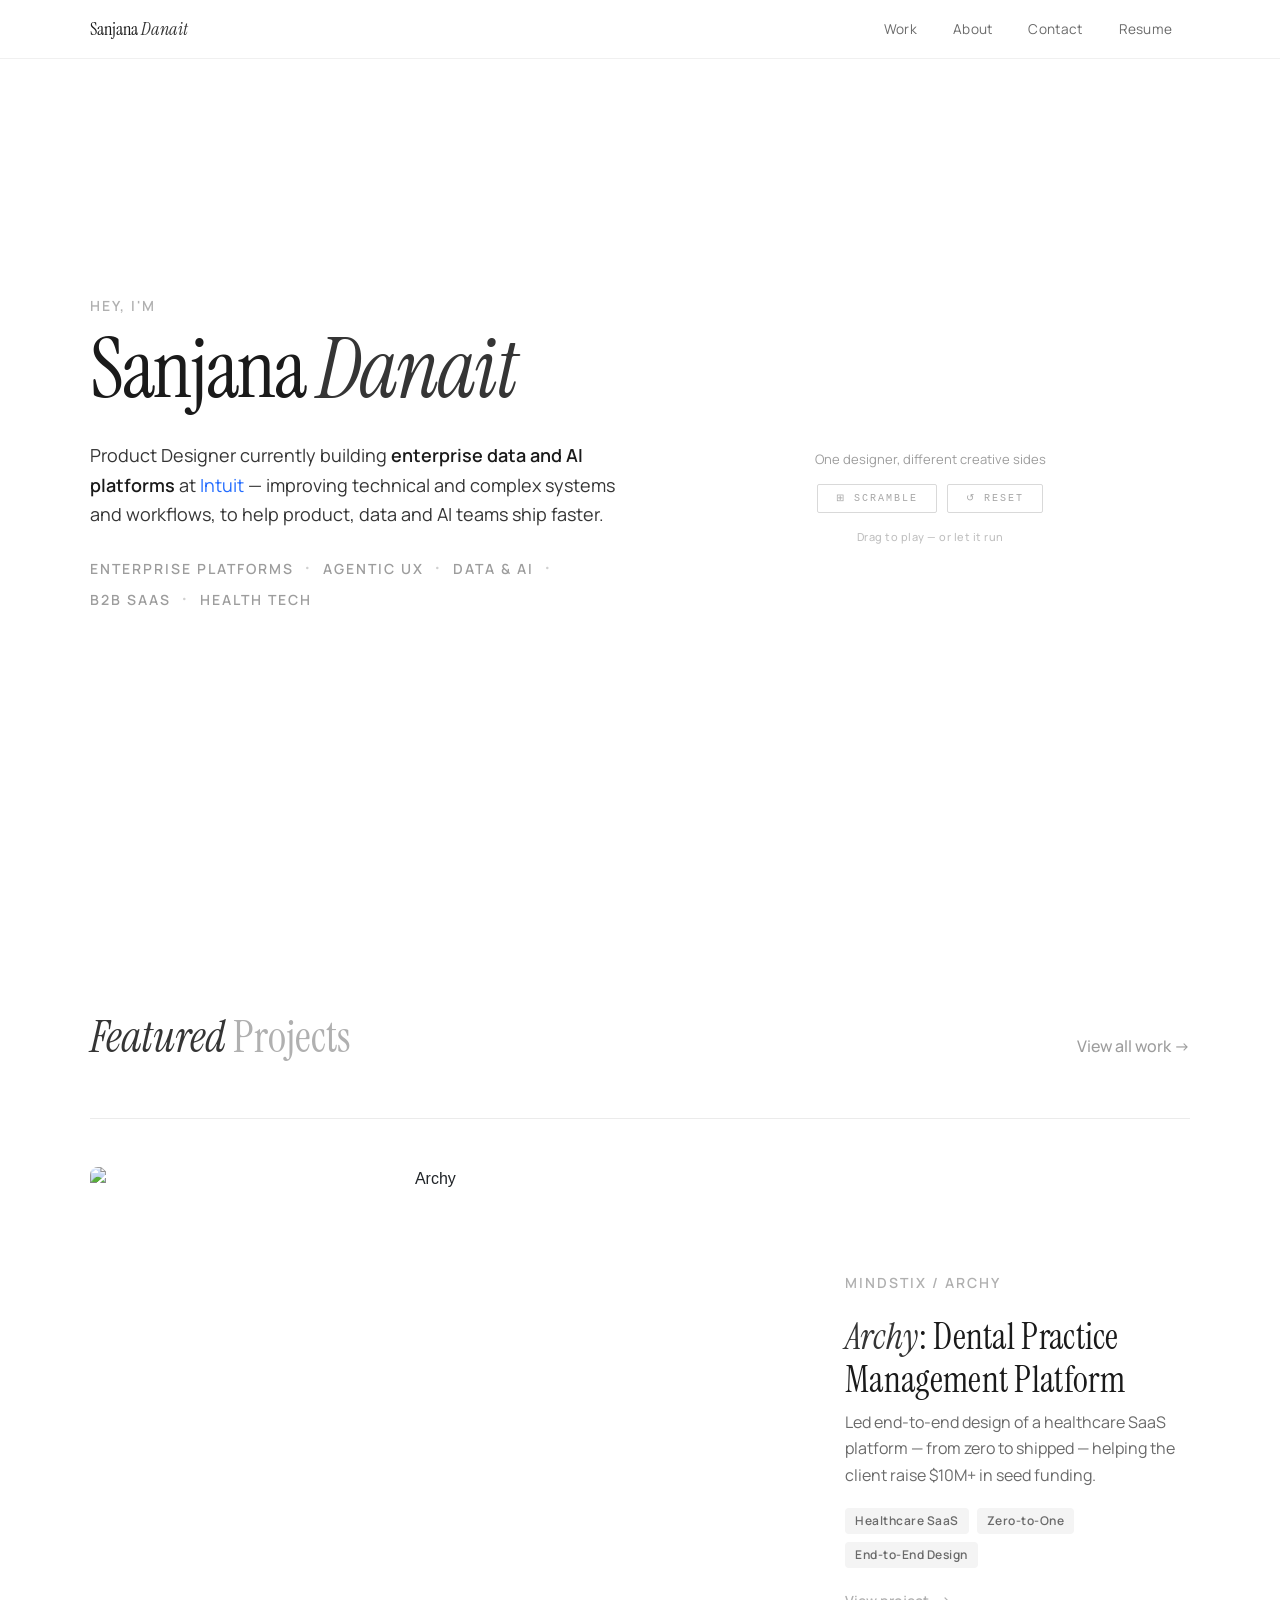
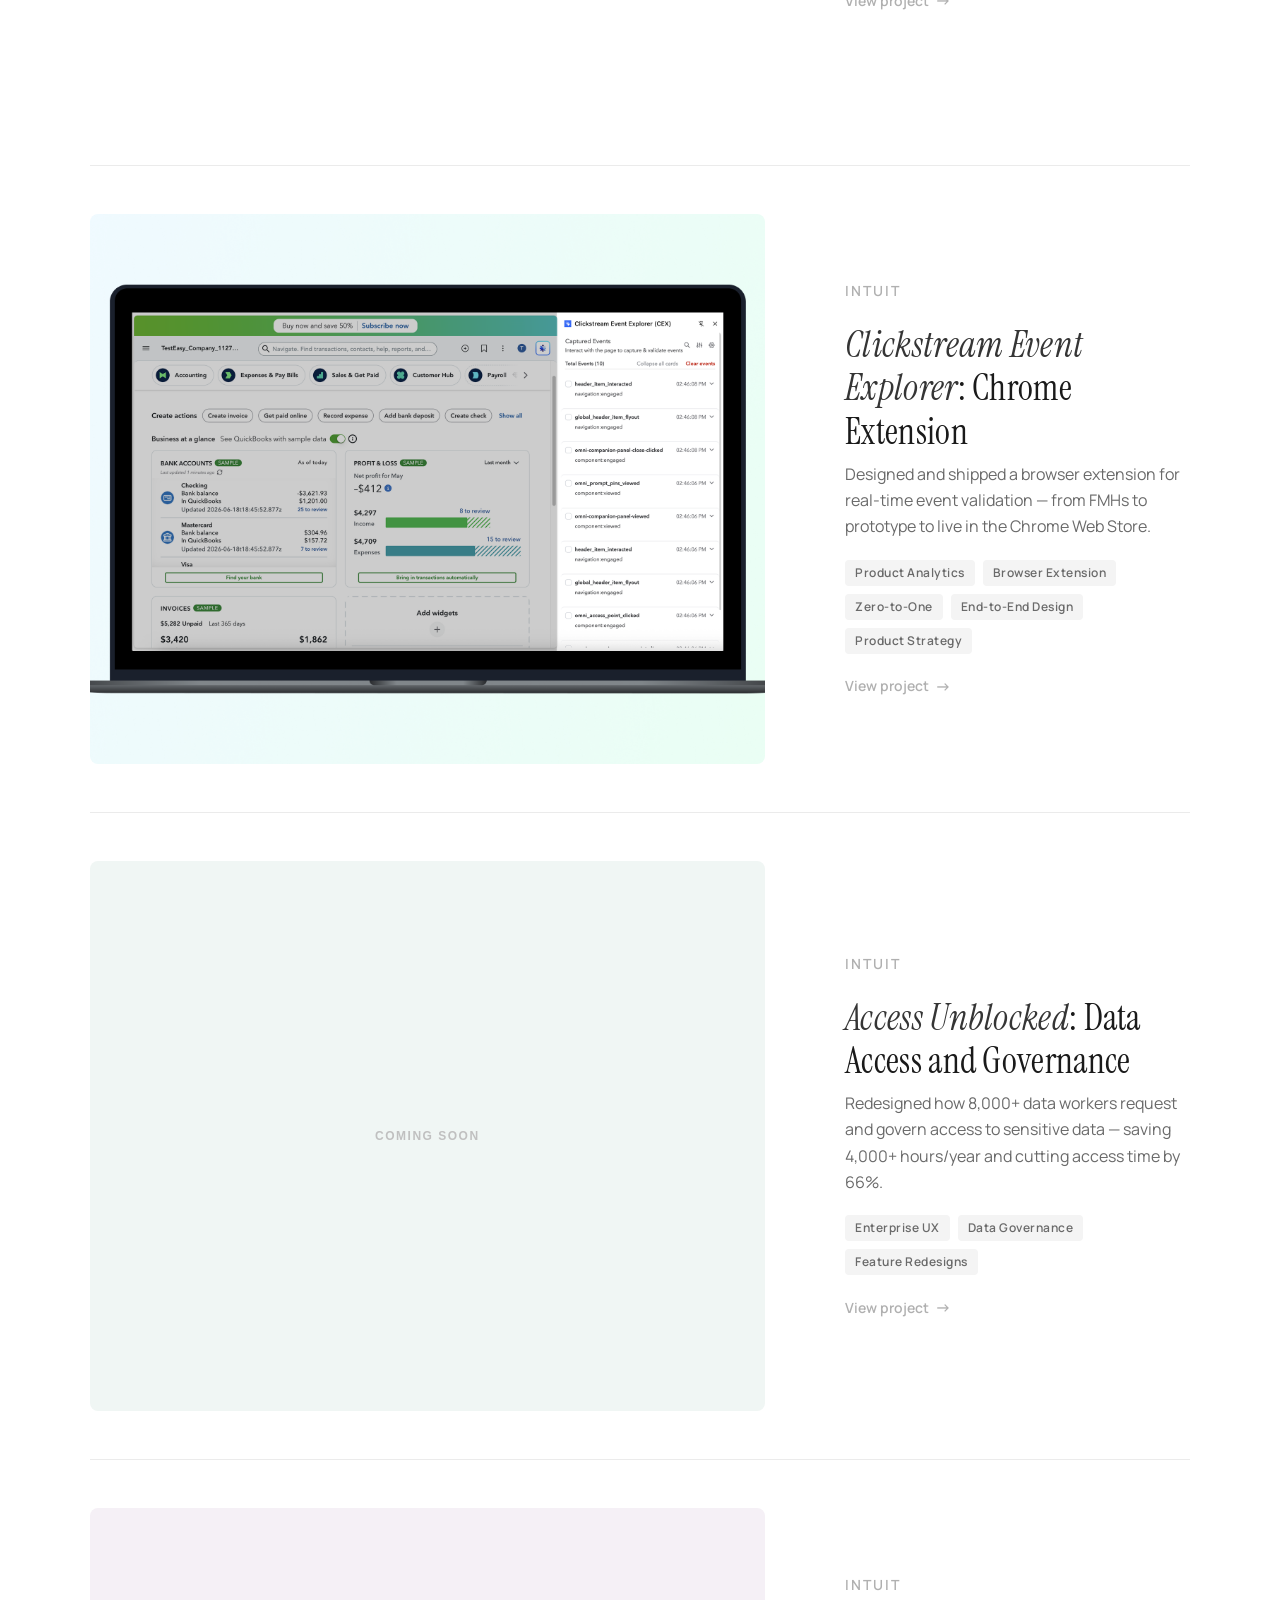
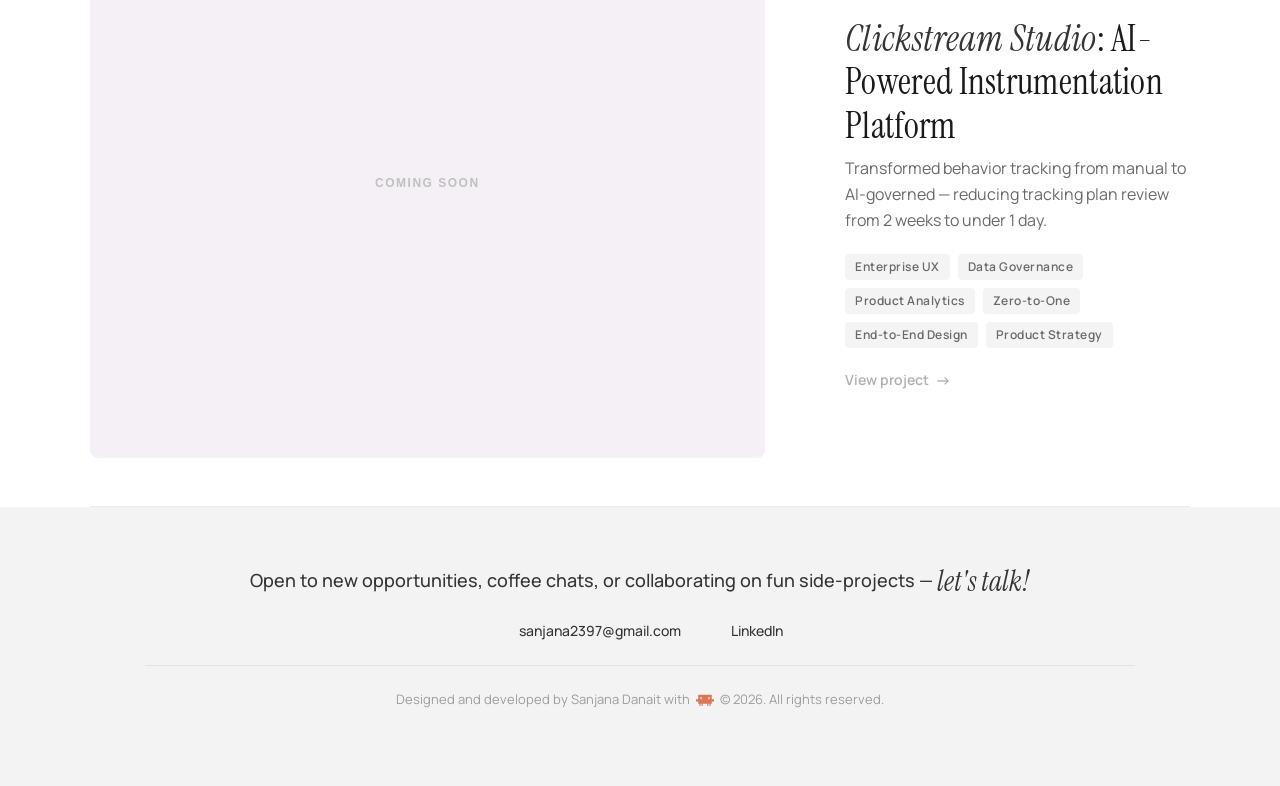
==== commit 93b6cf77: "Update portfolio with Archy case study and site-wide improvements - Archy case study: complete Desig" ====
--- a/index.html
+++ b/index.html
@@ -3,6 +3,7 @@
 
 <head>
   
+<!-- ANALYTICS DISABLED
   <!-- Google tag (gtag.js) -->
 <script async src="https://www.googletagmanager.com/gtag/js?id=G-S3QXSR4H4Q"></script>
 <script>
@@ -12,6 +13,7 @@
 
   gtag('config', 'G-S3QXSR4H4Q');
 </script>
+-->
   
   <meta charset="utf-8">
   <meta property="og:title" content="Sanjana Danait Portfolio" />
@@ -51,6 +53,7 @@
     .hero-text-col {
       flex: 0 0 auto;
       max-width: 540px;
+      margin-top: -100px;
     }
 
     .hero-cube-col {
@@ -61,6 +64,9 @@
       justify-content: flex-start;
       gap: 12px;
       padding-top: 6px;
+    }
+    .cube-eyebrow {
+      margin-bottom: -10px !important;
     }
 
     #cube-mount canvas {
@@ -202,6 +208,8 @@
           <span>Data &amp; AI</span>
           <span class="hero-dot">•</span>
           <span>B2B SaaS</span>
+          <span class="hero-dot">•</span>
+          <span>Health Tech</span>
         </div>
       </div>
       <div class="hero-cube-col">
@@ -254,7 +262,7 @@
       <div class="card-content">
         <div class="card-meta-row">
           <p class="card-meta-top">Intuit</p>
-          <span class="card-lock">🔒 Password protected</span>
+          <!-- <span class="card-lock">🔒 Password protected</span> -->
         </div>
         <h2 class="card-title"><em>Clickstream Event Explorer</em>: Chrome Extension</h2>
         <p class="card-description">Designed and shipped a browser extension for real-time event validation — from FMHs to prototype to live in the Chrome Web Store.</p>
@@ -272,14 +280,14 @@
     </a>
 
     <!-- Card 3: Data Access — locked -->
-    <a class="project-card" href="data-access.html">
+    <div class="project-card" style="cursor:default;">
       <div class="card-image">
         <div class="card-image-placeholder" style="background: #f0f6f4;">Coming Soon</div>
       </div>
       <div class="card-content">
         <div class="card-meta-row">
           <p class="card-meta-top">Intuit</p>
-          <span class="card-lock">🔒 Password protected</span>
+          <!-- <span class="card-lock">🔒 Password protected</span> -->
         </div>
         <h2 class="card-title"><em>Access Unblocked</em>: Data Access and Governance</h2>
         <p class="card-description">Redesigned how 8,000+ data workers request and govern access to sensitive data — saving 4,000+ hours/year and cutting access time by 66%.</p>
@@ -292,17 +300,17 @@
           <span class="card-view-link">View project <span class="card-arrow">→</span></span>
         </div>
       </div>
-    </a>
+    </div>
 
     <!-- Card 4: Clickstream Studio — locked -->
-    <a class="project-card" href="clickstream-studio.html">
+    <div class="project-card" style="cursor:default;" id="card-4">
       <div class="card-image">
         <div class="card-image-placeholder" style="background: #f5f0f6;">Coming Soon</div>
       </div>
       <div class="card-content">
         <div class="card-meta-row">
           <p class="card-meta-top">Intuit</p>
-          <span class="card-lock">🔒 Password protected</span>
+          <!-- <span class="card-lock">🔒 Password protected</span> -->
         </div>
         <h2 class="card-title"><em>Clickstream Studio</em>: AI-Powered Instrumentation Platform</h2>
         <p class="card-description">Transformed behavior tracking from manual to AI-governed — reducing tracking plan review from 2 weeks to under 1 day.</p>
@@ -318,7 +326,7 @@
           <span class="card-view-link">View project <span class="card-arrow">→</span></span>
         </div>
       </div>
-    </a>
+    </div>
 
   </section>
   
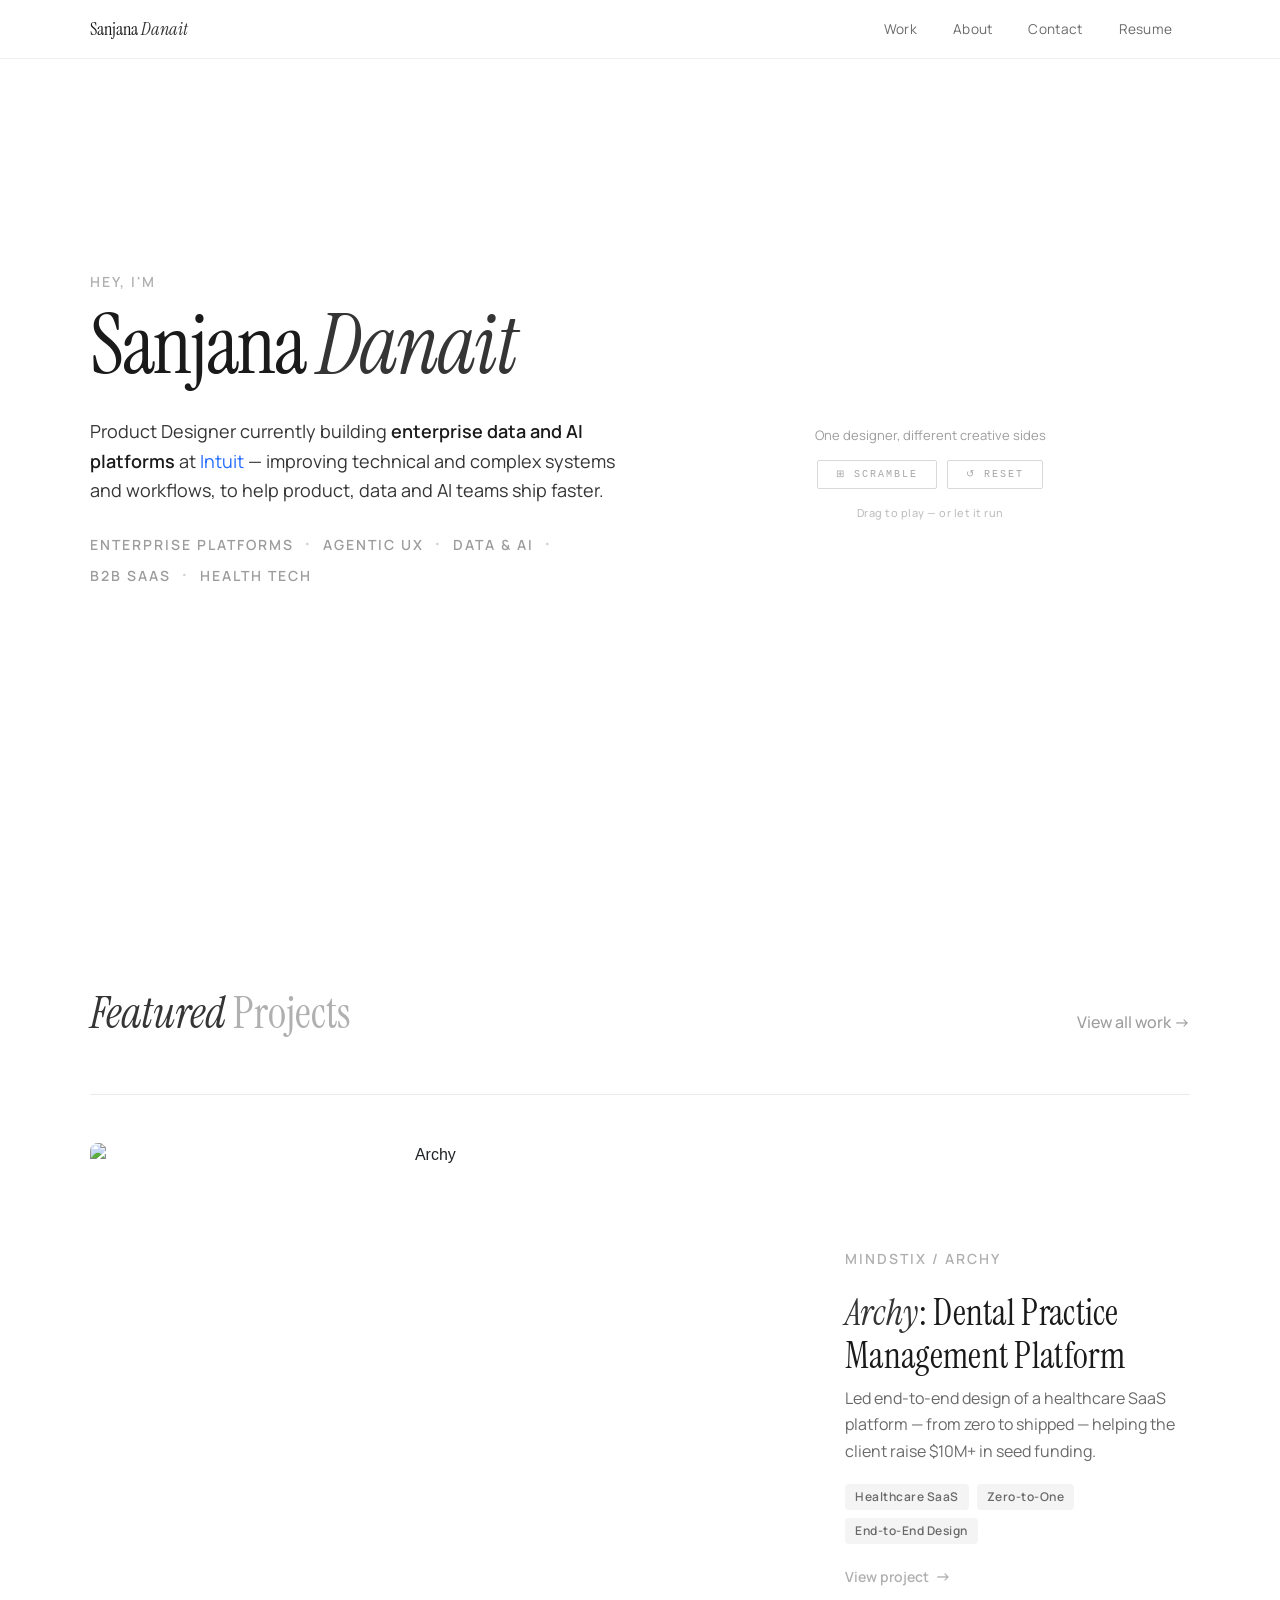
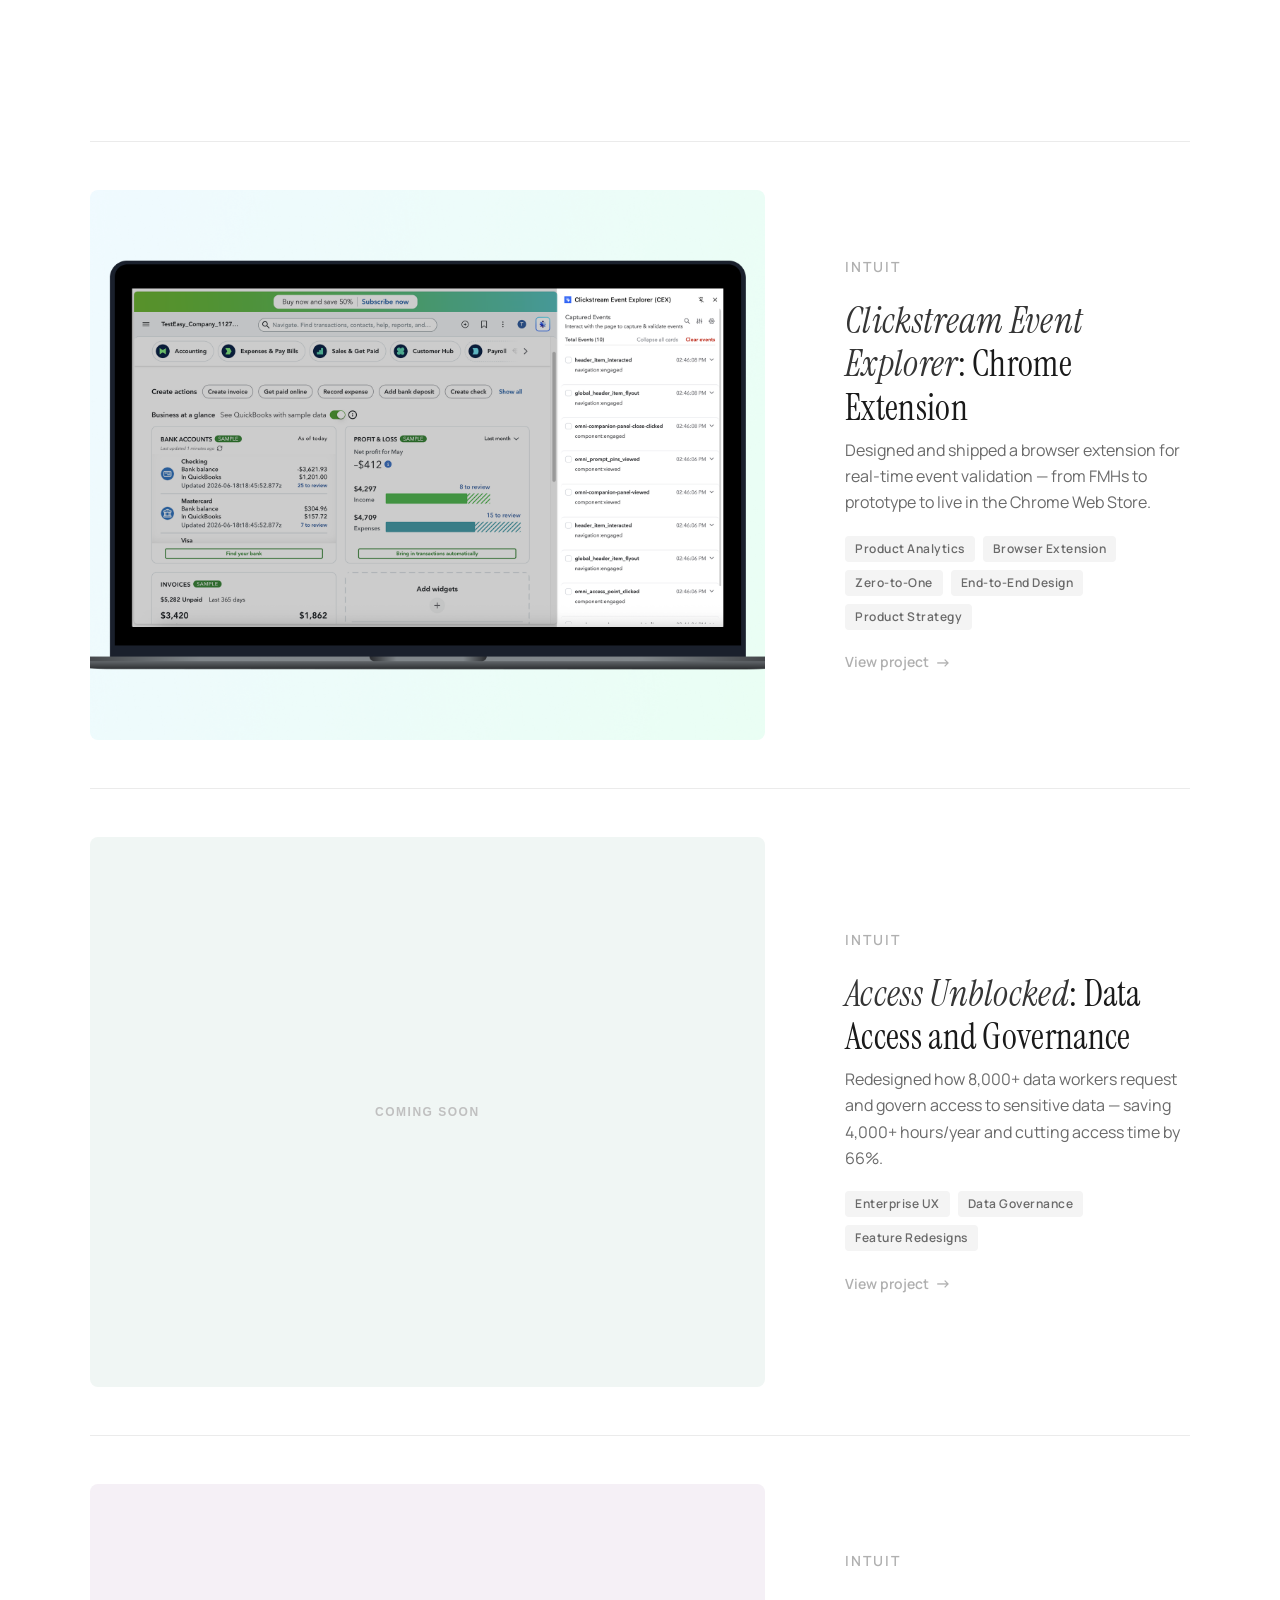
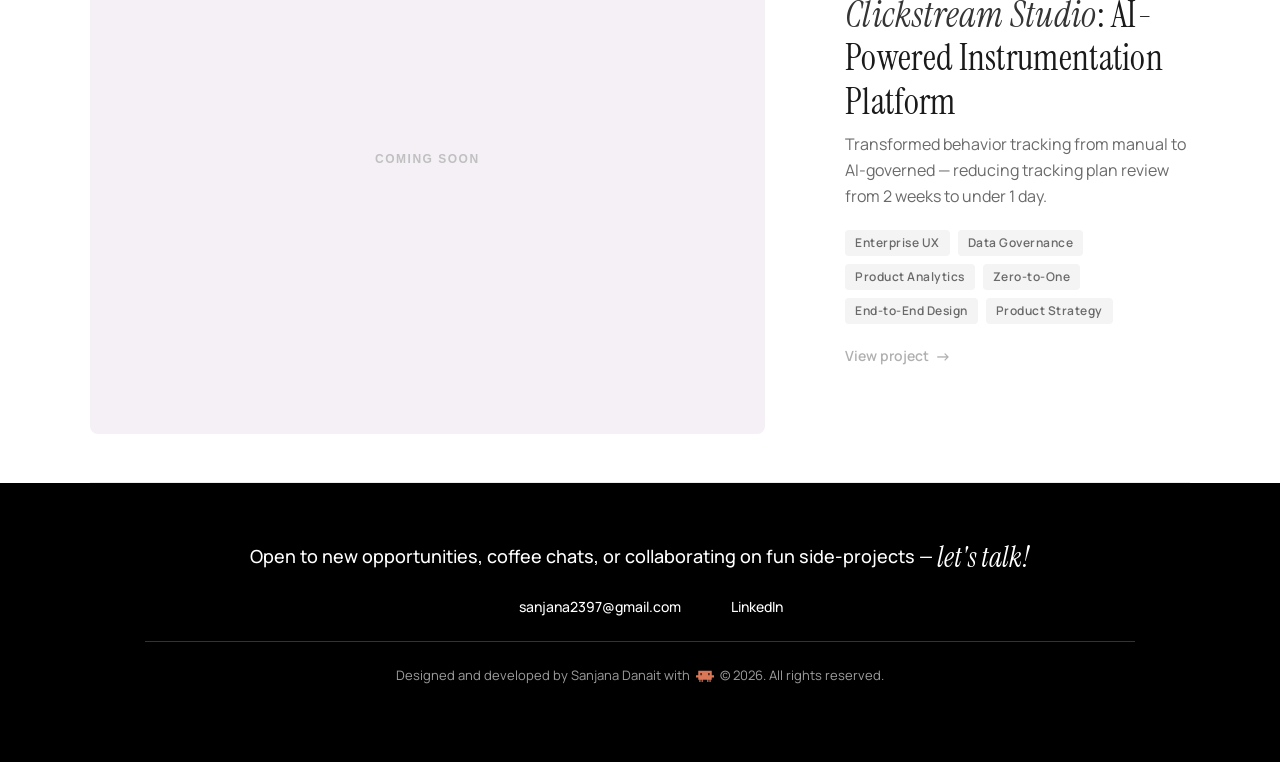
==== commit 5f455ccf: "Re-enable Google Analytics and update footer to black theme - Uncommented GA tags across all 11 HTML" ====
--- a/index.html
+++ b/index.html
@@ -3,7 +3,6 @@
 
 <head>
   
-<!-- ANALYTICS DISABLED
   <!-- Google tag (gtag.js) -->
 <script async src="https://www.googletagmanager.com/gtag/js?id=G-S3QXSR4H4Q"></script>
 <script>
@@ -13,7 +12,6 @@
 
   gtag('config', 'G-S3QXSR4H4Q');
 </script>
--->
   
   <meta charset="utf-8">
   <meta property="og:title" content="Sanjana Danait Portfolio" />
--- a/css/styles.css
+++ b/css/styles.css
@@ -625,8 +625,8 @@
 /* Section-4 Footer-Contact */
 
 #contact {
-  background-color: #f3f3f3;
-  color: #353535;
+  background-color: #000;
+  color: #fff;
   padding: 48px 7%;
   text-align: center;
 }
@@ -635,7 +635,7 @@
   font-family: 'Manrope', sans-serif;
   font-size: 18px !important;
   font-weight: 500;
-  color: #353535;
+  color: #fff;
   line-height: 1.6;
   display: block;
   margin: 0 0 24px 0;
@@ -650,7 +650,7 @@
 }
 
 #contact hr {
-  border-color: #e4e4e4;
+  border-color: #333;
   margin: 24px 0;
 }
 
@@ -674,7 +674,7 @@
   font-family: 'Manrope', sans-serif;
   font-size: 14px;
   font-weight: 500;
-  color: #353535;
+  color: #fff;
   text-decoration: none;
   display: flex;
   align-items: center;
@@ -691,7 +691,7 @@
 }
 
 .footer-link:hover {
-  color: #1a1a1a;
+  color: #ccc;
   text-decoration: none;
 }
 
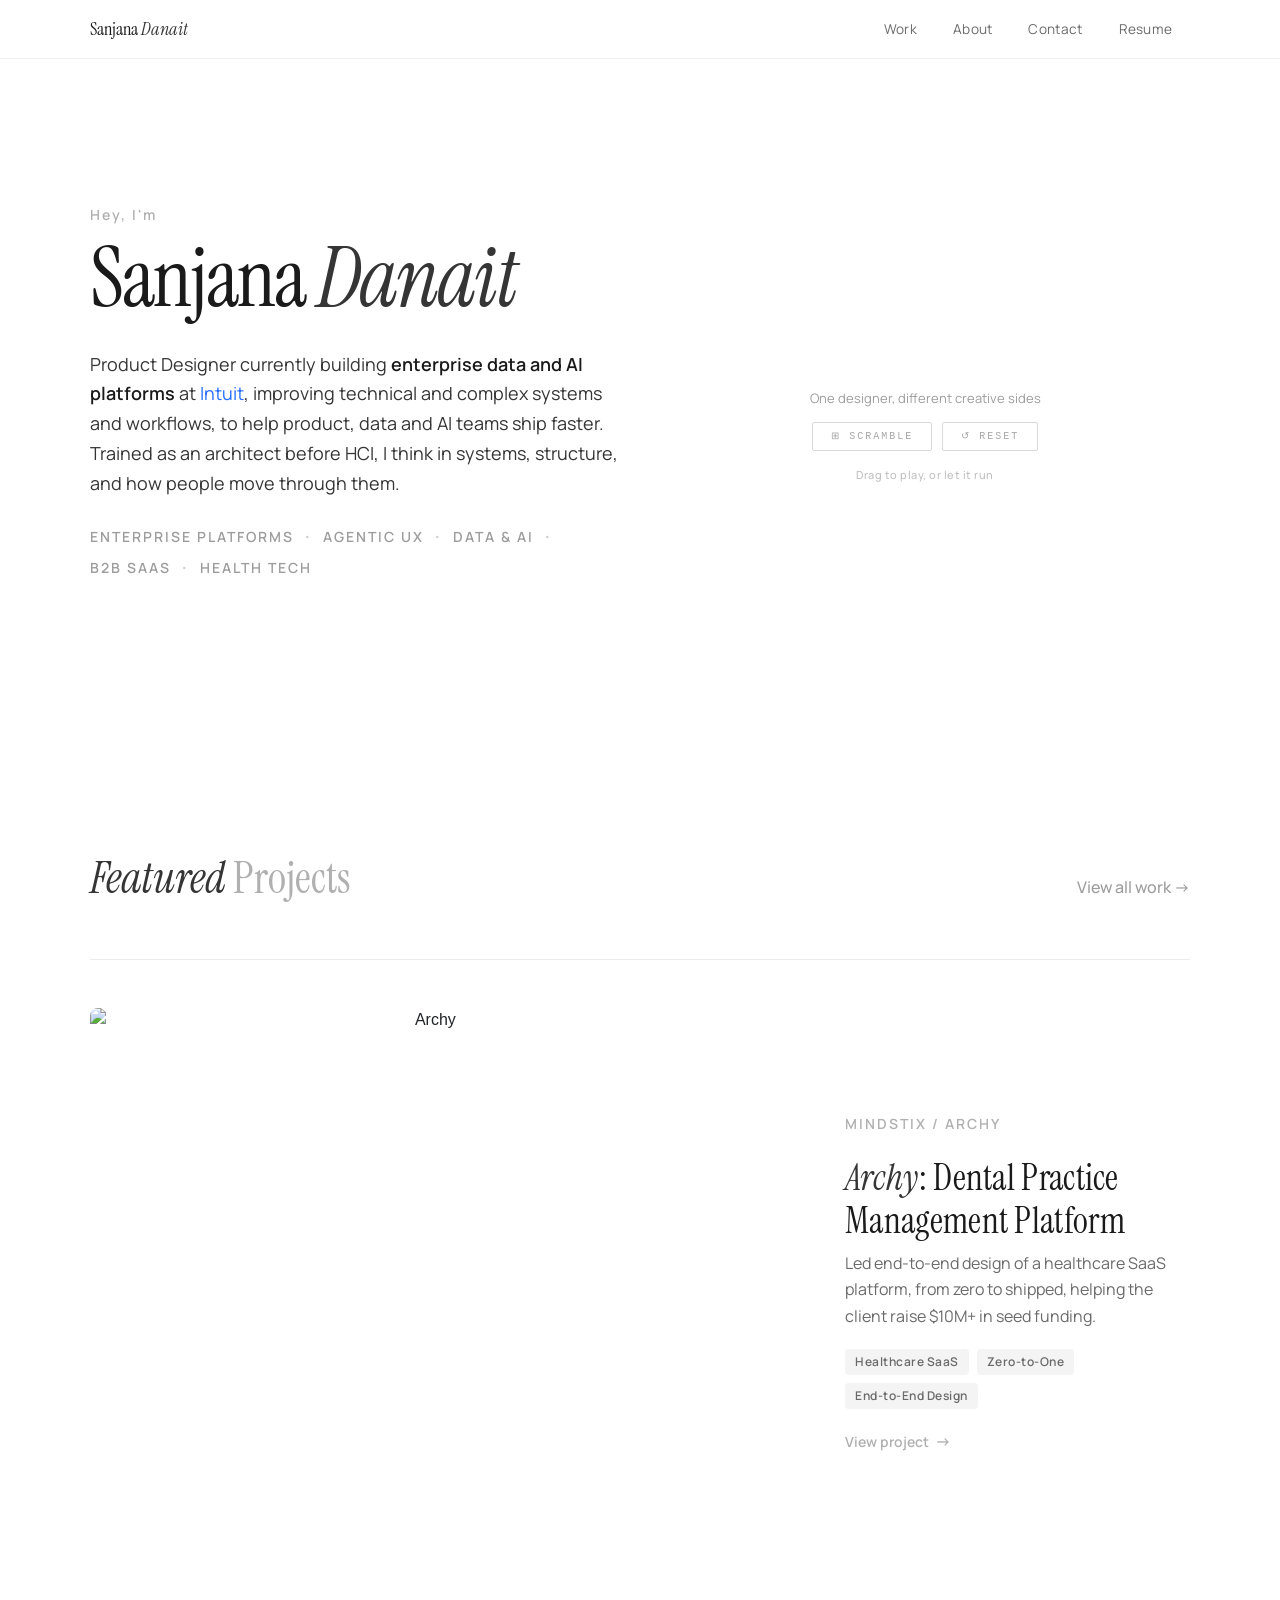
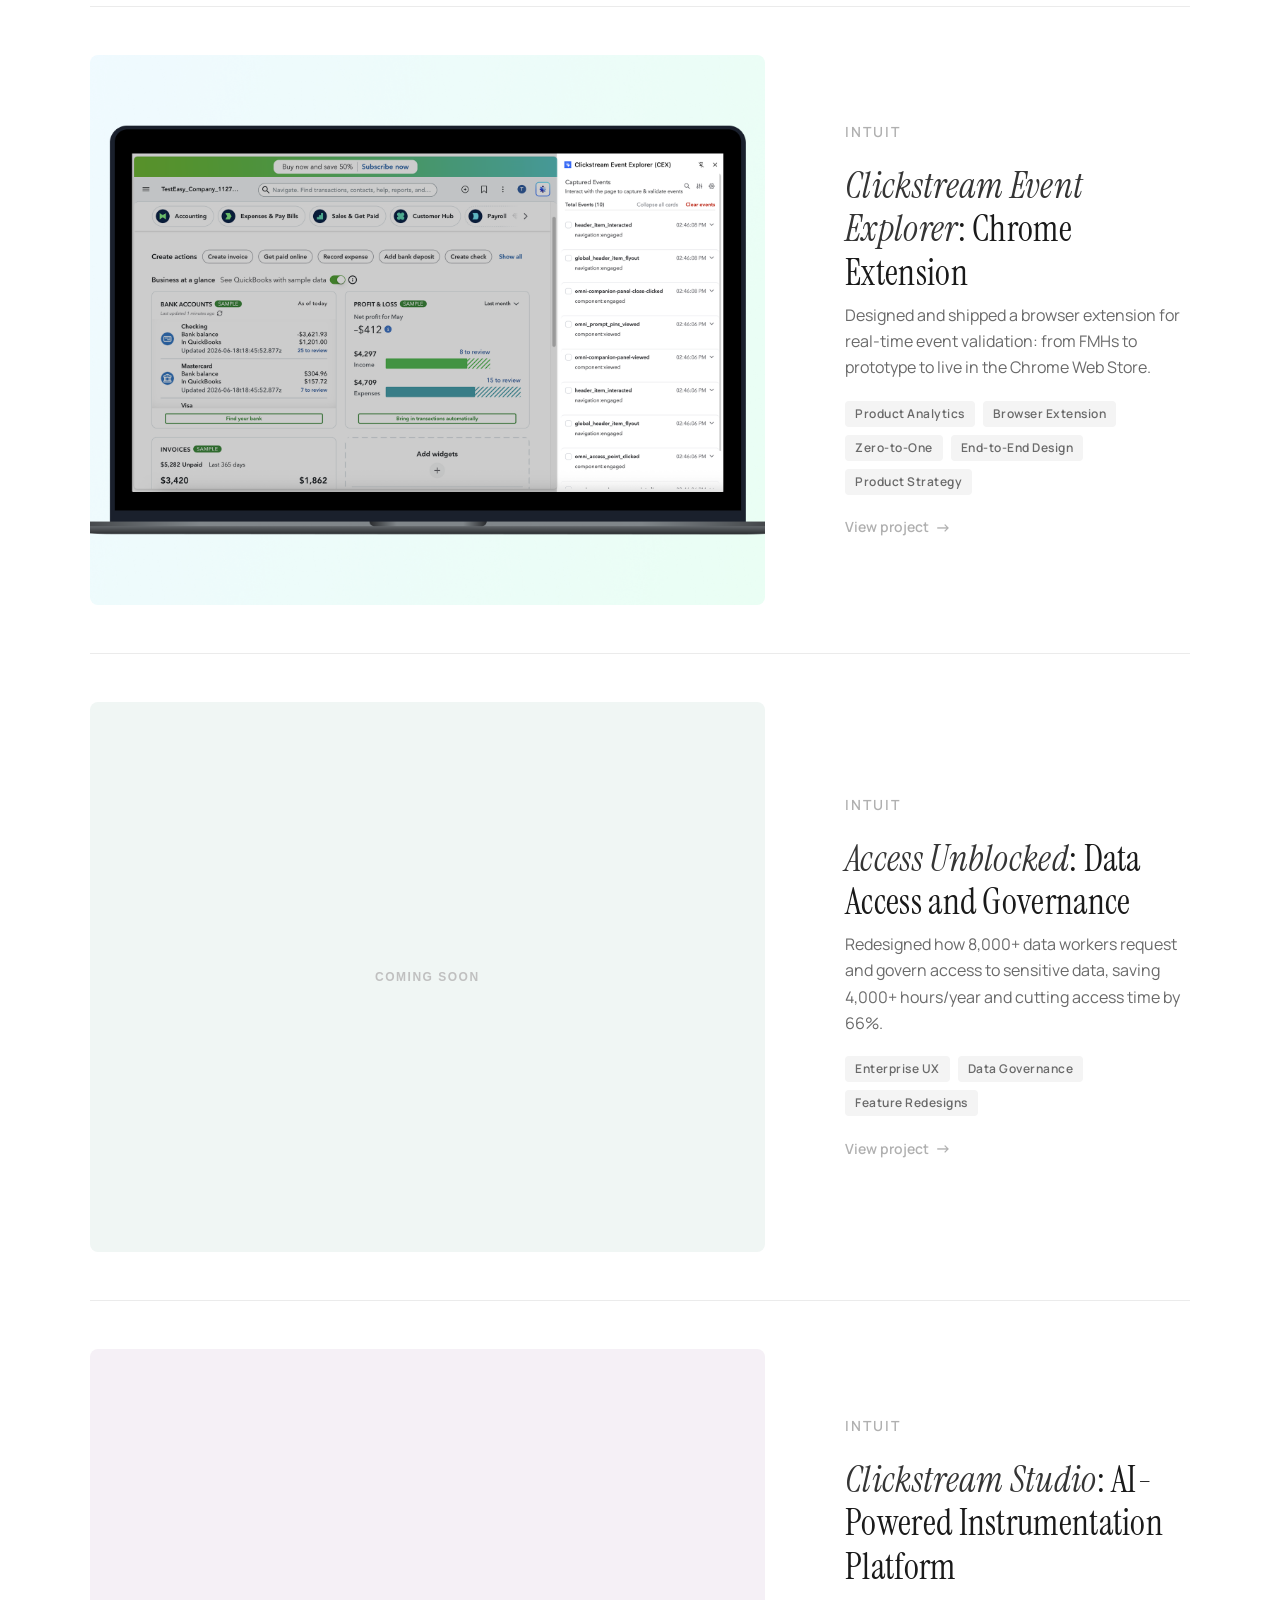
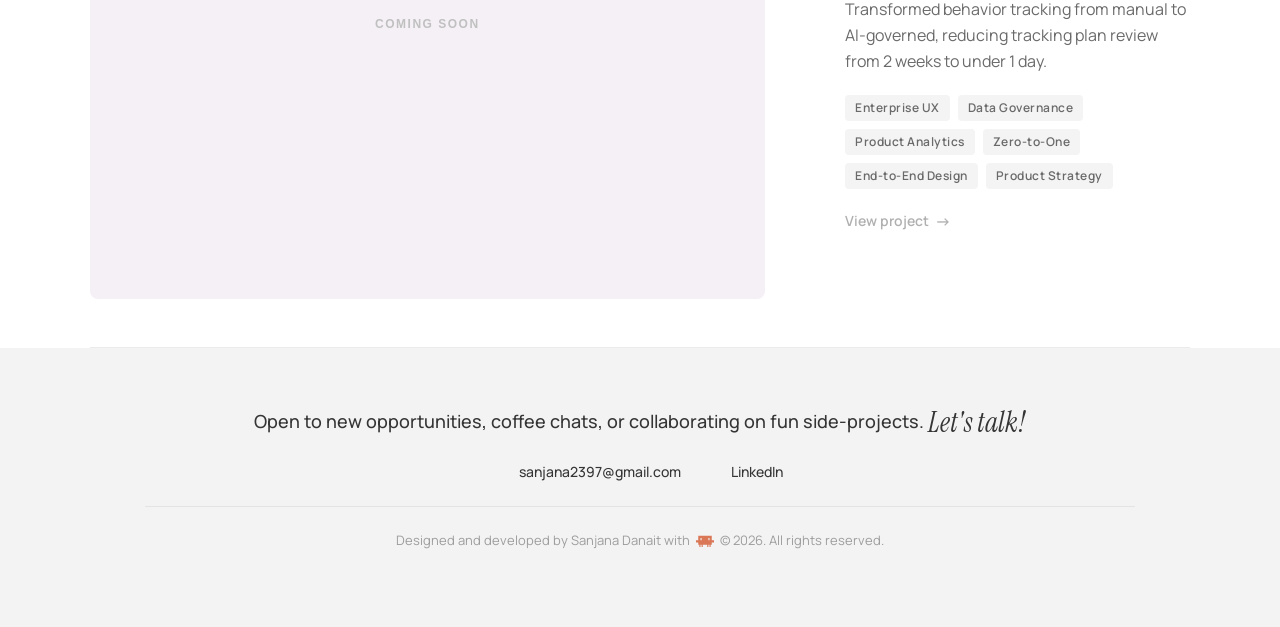
==== commit ab552b0b: "Refine hero, cube animation, and case study copy - Remove em dashes site-wide (home, about, archy, C" ====
--- a/index.html
+++ b/index.html
@@ -35,7 +35,7 @@
     /* ── Hero two-column layout (after styles.css so overrides win) ── */
     .section-2 {
       padding: 57px 7% 0 !important;
-      height: 100vh !important;
+      height: 85vh !important;
       display: flex !important;
       align-items: center !important;
     }
@@ -46,16 +46,18 @@
       justify-content: space-between;
       width: 100%;
       gap: 40px;
+      margin-top: 60px;
     }
 
     .hero-text-col {
-      flex: 0 0 auto;
-      max-width: 540px;
+      flex: 1 1 0;
+      min-width: 0;
       margin-top: -100px;
     }
 
     .hero-cube-col {
-      flex: 1 1 auto;
+      flex: 1 1 0;
+      min-width: 0;
       display: flex;
       flex-direction: column;
       align-items: center;
@@ -197,7 +199,7 @@
       <div class="hero-text-col">
         <p class="hero-greeting">Hey, I'm</p>
         <h1 class="hero-name">Sanjana <em>Danait</em></h1>
-        <p class="hero-statement">Product Designer currently building <strong>enterprise data and AI platforms</strong> at <a href="https://www.intuit.com/" target="_blank" rel="noopener noreferrer" class="intuit-link">Intuit</a> — improving technical and complex systems and workflows, to help product, data and AI teams ship faster.</p>
+        <p class="hero-statement">Product Designer currently building <strong>enterprise data and AI platforms</strong> at <a href="https://www.intuit.com/" target="_blank" rel="noopener noreferrer" class="intuit-link">Intuit</a>, improving technical and complex systems and workflows, to help product, data and AI teams ship faster. Trained as an architect before HCI, I think in systems, structure, and how people move through them.</p>
         <div class="hero-expertise">
           <span>Enterprise Platforms</span>
           <span class="hero-dot">•</span>
@@ -217,7 +219,7 @@
           <button class="cube-btn" id="cube-scramble-btn" onclick="heroCube && heroCube.scramble()">⊞ Scramble</button>
           <button class="cube-btn" onclick="heroCube && heroCube.solve()">↺ Reset</button>
         </div>
-        <p class="cube-hint">Drag to play — or let it run</p>
+        <p class="cube-hint">Drag to play, or let it run</p>
       </div>
     </div>
 
@@ -232,7 +234,7 @@
       <a class="projects-link" href="work.html">View all work →</a>
     </div>
 
-    <!-- Card 1: Archy — public -->
+    <!-- Card 1: Archy - public -->
     <a class="project-card" href="archy.html">
       <div class="card-image">
         <img src="images/archy-project-image-new.png" alt="Archy">
@@ -240,7 +242,7 @@
       <div class="card-content">
         <p class="card-meta-top">Mindstix / Archy</p>
         <h2 class="card-title"><em>Archy</em>: Dental Practice Management Platform</h2>
-        <p class="card-description">Led end-to-end design of a healthcare SaaS platform — from zero to shipped — helping the client raise $10M+ in seed funding.</p>
+        <p class="card-description">Led end-to-end design of a healthcare SaaS platform, from zero to shipped, helping the client raise $10M+ in seed funding.</p>
         <div class="card-tags">
           <span class="tag">Healthcare SaaS</span>
           <span class="tag">Zero-to-One</span>
@@ -252,7 +254,7 @@
       </div>
     </a>
 
-    <!-- Card 2: Chrome Extension — locked -->
+    <!-- Card 2: Chrome Extension - locked -->
     <a class="project-card" href="clickstream-chrome-extension.html">
       <div class="card-image">
         <img src="images/cex-project-image.png" alt="Clickstream Event Explorer">
@@ -263,7 +265,7 @@
           <!-- <span class="card-lock">🔒 Password protected</span> -->
         </div>
         <h2 class="card-title"><em>Clickstream Event Explorer</em>: Chrome Extension</h2>
-        <p class="card-description">Designed and shipped a browser extension for real-time event validation — from FMHs to prototype to live in the Chrome Web Store.</p>
+        <p class="card-description">Designed and shipped a browser extension for real-time event validation: from FMHs to prototype to live in the Chrome Web Store.</p>
         <div class="card-tags">
           <span class="tag">Product Analytics</span>
           <span class="tag">Browser Extension</span>
@@ -277,7 +279,7 @@
       </div>
     </a>
 
-    <!-- Card 3: Data Access — locked -->
+    <!-- Card 3: Data Access - locked -->
     <div class="project-card" style="cursor:default;">
       <div class="card-image">
         <div class="card-image-placeholder" style="background: #f0f6f4;">Coming Soon</div>
@@ -288,7 +290,7 @@
           <!-- <span class="card-lock">🔒 Password protected</span> -->
         </div>
         <h2 class="card-title"><em>Access Unblocked</em>: Data Access and Governance</h2>
-        <p class="card-description">Redesigned how 8,000+ data workers request and govern access to sensitive data — saving 4,000+ hours/year and cutting access time by 66%.</p>
+        <p class="card-description">Redesigned how 8,000+ data workers request and govern access to sensitive data, saving 4,000+ hours/year and cutting access time by 66%.</p>
         <div class="card-tags">
           <span class="tag">Enterprise UX</span>
           <span class="tag">Data Governance</span>
@@ -300,7 +302,7 @@
       </div>
     </div>
 
-    <!-- Card 4: Clickstream Studio — locked -->
+    <!-- Card 4: Clickstream Studio - locked -->
     <div class="project-card" style="cursor:default;" id="card-4">
       <div class="card-image">
         <div class="card-image-placeholder" style="background: #f5f0f6;">Coming Soon</div>
@@ -311,7 +313,7 @@
           <!-- <span class="card-lock">🔒 Password protected</span> -->
         </div>
         <h2 class="card-title"><em>Clickstream Studio</em>: AI-Powered Instrumentation Platform</h2>
-        <p class="card-description">Transformed behavior tracking from manual to AI-governed — reducing tracking plan review from 2 weeks to under 1 day.</p>
+        <p class="card-description">Transformed behavior tracking from manual to AI-governed, reducing tracking plan review from 2 weeks to under 1 day.</p>
         <div class="card-tags">
           <span class="tag">Enterprise UX</span>
           <span class="tag">Data Governance</span>
@@ -333,7 +335,7 @@
 
   <footer id="contact">
     <div class="container-fluid">
-      <h3>Open to new opportunities, coffee chats, or collaborating on fun side-projects — <span class="footer-cta-italic">let's talk!</span></h3>
+      <h3>Open to new opportunities, coffee chats, or collaborating on fun side-projects. <span class="footer-cta-italic">Let's talk!</span></h3>
       <div class="footer-links">
         <a class="footer-link" href="mailto:sanjana2397@gmail.com"><i class="fas fa-envelope"></i> sanjana2397@gmail.com</a>
         <a class="footer-link" href="https://www.linkedin.com/in/sanjana-danait/" target="_blank" rel="noopener noreferrer"><i class="fab fa-linkedin"></i> LinkedIn</a>
@@ -363,6 +365,11 @@
     const raycaster = new THREE.Raycaster();
     let cubies = [], layerAnim = null, holdTimer = 0;
     const HOLD_TIME = 2.0, LAYER_DUR = 0.5;
+    // Intro phase: show every face intact before any layer turns start.
+    // Whole-cube auto-rotates (a touch faster) for INTRO_TIME, then normal
+    // behavior (random layer turns) resumes. Any user interaction ends it early.
+    let introActive = true, introTimer = 0;
+    const INTRO_TIME = 6.0;
     let tileCache = [];
 
     function loadFaceTiles(label) {
@@ -417,7 +424,7 @@
       });
       const mesh = new THREE.Mesh(geo,mats);
       mesh.position.set(gx,gy,gz);
-      mesh.add(new THREE.LineSegments(new THREE.EdgesGeometry(geo), new THREE.LineBasicMaterial({color:0x1a1a1a})));
+      mesh.add(new THREE.LineSegments(new THREE.EdgesGeometry(geo), new THREE.LineBasicMaterial({color:0xbfbfbf})));
       return mesh;
     }
 
@@ -526,8 +533,8 @@
       const mount = document.getElementById('cube-mount');
       if (!mount || renderer) return;
 
-      // Size cube to fit the right column — measure available space
-      const sz = Math.min(mount.offsetWidth || 400, 400);
+      // Size cube to fit the right column - measure available space
+      const sz = Math.min(mount.offsetWidth || 350, 350);
 
       const canvas = document.createElement('canvas');
       canvas.style.cssText = `display:block; cursor:grab; border-radius:4px;`;
@@ -554,9 +561,11 @@
       let prevT=0;
       function loop(ts) {
         const dt=Math.min((ts-prevT)*0.001,0.05); prevT=ts;
+        if (isHovering||isDragging) { introActive=false; }
         if (!isHovering&&!isDragging) {
-          const qY=new THREE.Quaternion().setFromAxisAngle(new THREE.Vector3(0,1,0),spinVel.y);
-          const qX=new THREE.Quaternion().setFromAxisAngle(new THREE.Vector3(1,0,0),spinVel.x);
+          const introBoost = introActive ? 2.2 : 1;
+          const qY=new THREE.Quaternion().setFromAxisAngle(new THREE.Vector3(0,1,0),spinVel.y*introBoost);
+          const qX=new THREE.Quaternion().setFromAxisAngle(new THREE.Vector3(1,0,0),spinVel.x*introBoost);
           cubeGroup.quaternion.premultiply(qY).premultiply(qX);
           spinVel.x*=0.96; spinVel.y=spinVel.y*0.98+0.004*0.02;
         } else if (!isDragging) { spinVel.x*=0.9; spinVel.y*=0.9; }
@@ -567,8 +576,13 @@
           layerAnim.pivot.rotation.set(ax==='x'?ang:0,ax==='y'?ang:0,ax==='z'?ang:0);
           if (layerAnim.progress>=1){finishLayer();holdTimer=0;}
         } else if (!isHovering) {
-          holdTimer+=dt;
-          if (holdTimer>=HOLD_TIME){holdTimer=0;queueRandom();}
+          if (introActive) {
+            introTimer+=dt;
+            if (introTimer>=INTRO_TIME) introActive=false;
+          } else {
+            holdTimer+=dt;
+            if (holdTimer>=HOLD_TIME){holdTimer=0;queueRandom();}
+          }
         } else { holdTimer=0; }
         renderer.render(threeScene,camera);
         rafId=requestAnimationFrame(loop);
--- a/css/styles.css
+++ b/css/styles.css
@@ -264,7 +264,6 @@
   font-weight: 600;
   color: #b0b0b0;
   letter-spacing: 2px;
-  text-transform: uppercase;
   margin-bottom: 14px;
 }
 
@@ -293,7 +292,6 @@
   color: #353535;
   line-height: 1.65;
   margin-bottom: 28px;
-  max-width: 580px;
 }
 
 .hero-statement strong {
@@ -625,8 +623,8 @@
 /* Section-4 Footer-Contact */
 
 #contact {
-  background-color: #000;
-  color: #fff;
+  background-color: #f3f3f3;
+  color: #353535;
   padding: 48px 7%;
   text-align: center;
 }
@@ -635,7 +633,7 @@
   font-family: 'Manrope', sans-serif;
   font-size: 18px !important;
   font-weight: 500;
-  color: #fff;
+  color: #353535;
   line-height: 1.6;
   display: block;
   margin: 0 0 24px 0;
@@ -650,7 +648,7 @@
 }
 
 #contact hr {
-  border-color: #333;
+  border-color: #e4e4e4;
   margin: 24px 0;
 }
 
@@ -674,7 +672,7 @@
   font-family: 'Manrope', sans-serif;
   font-size: 14px;
   font-weight: 500;
-  color: #fff;
+  color: #353535;
   text-decoration: none;
   display: flex;
   align-items: center;
@@ -691,7 +689,7 @@
 }
 
 .footer-link:hover {
-  color: #ccc;
+  color: #1a1a1a;
   text-decoration: none;
 }
 
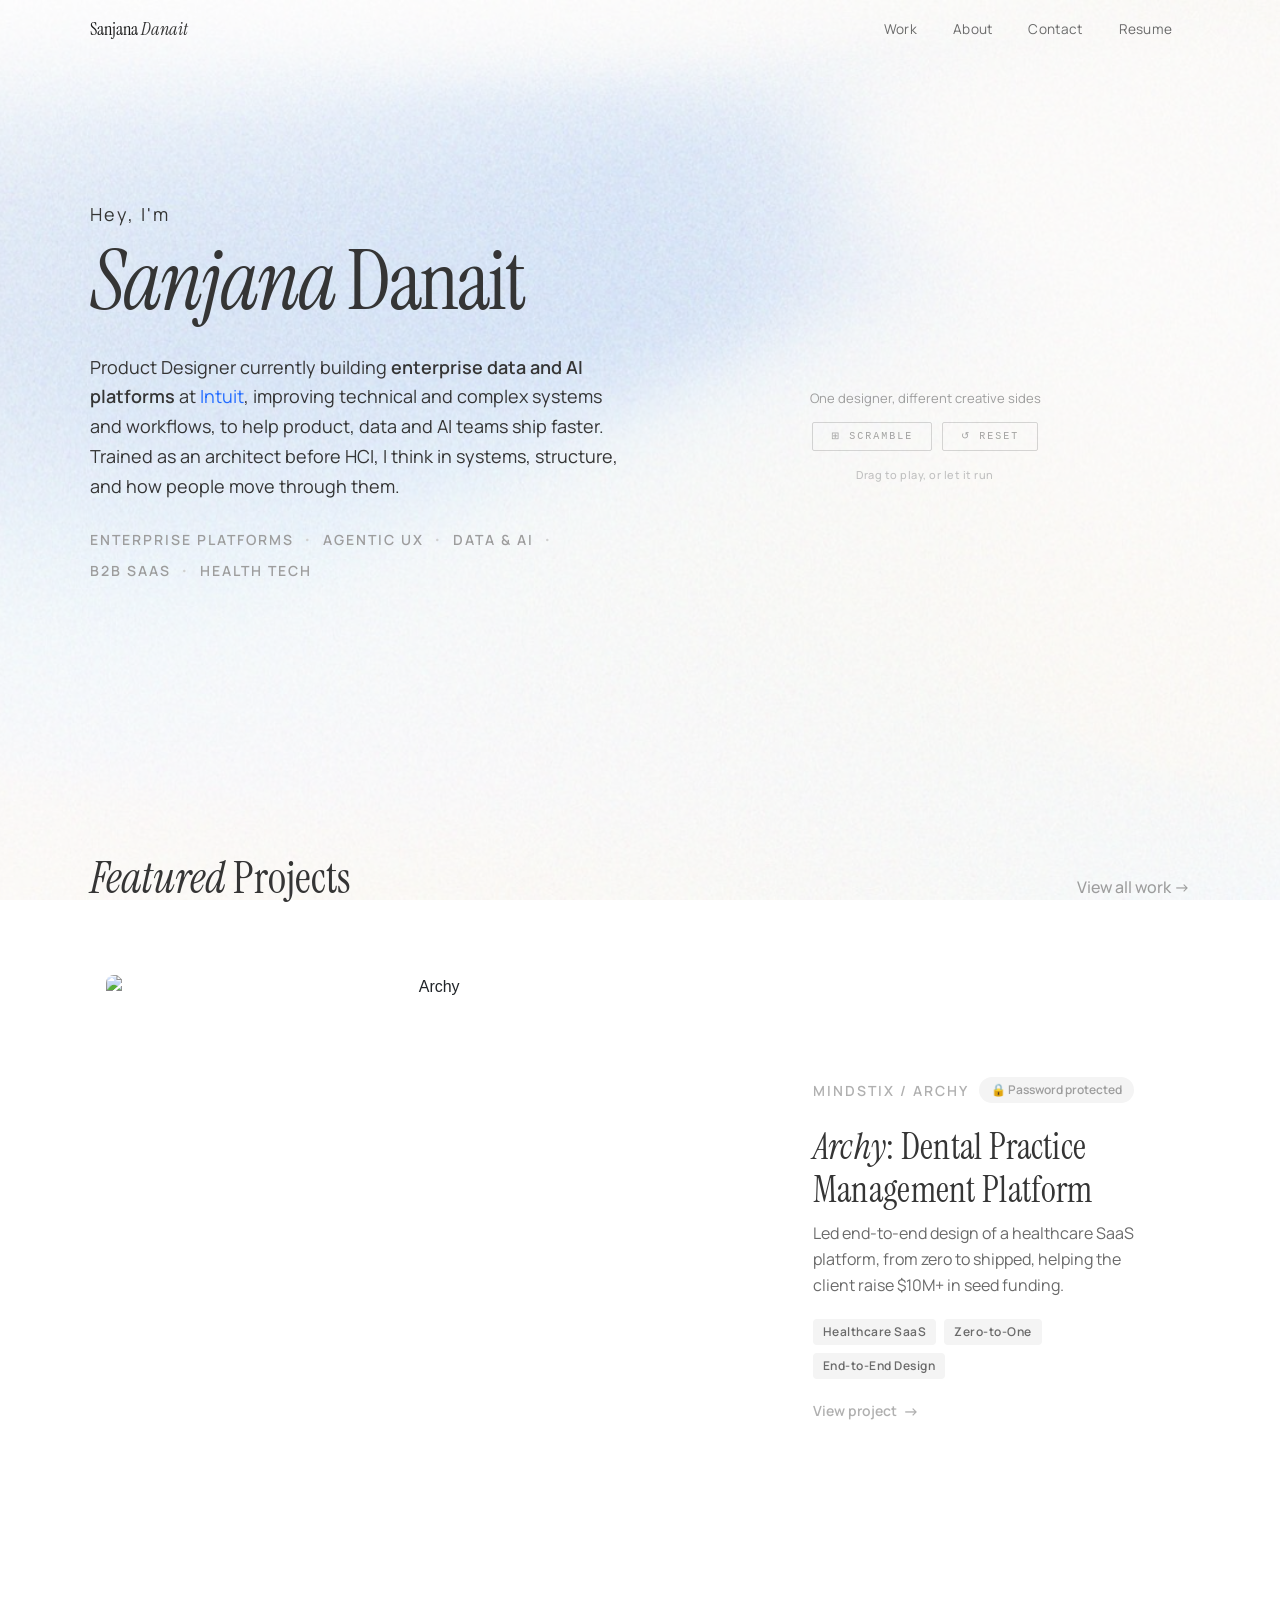
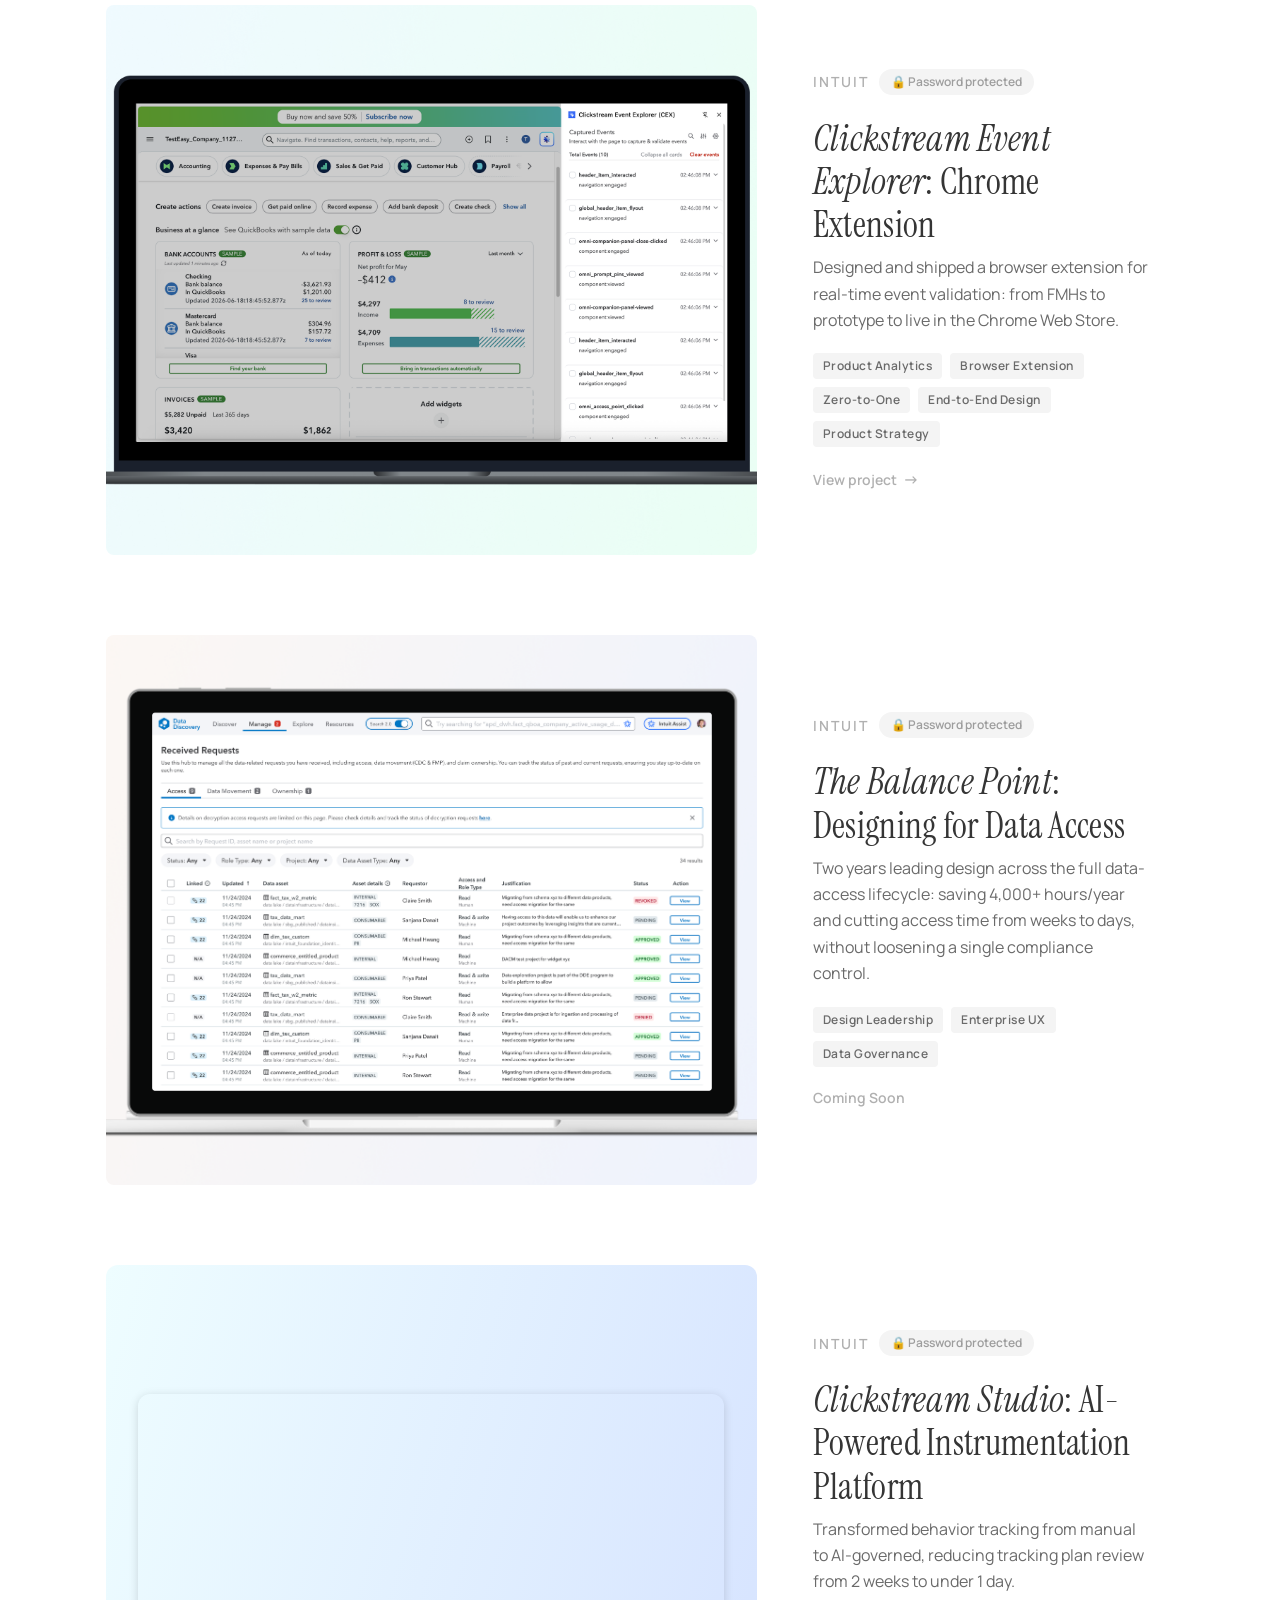
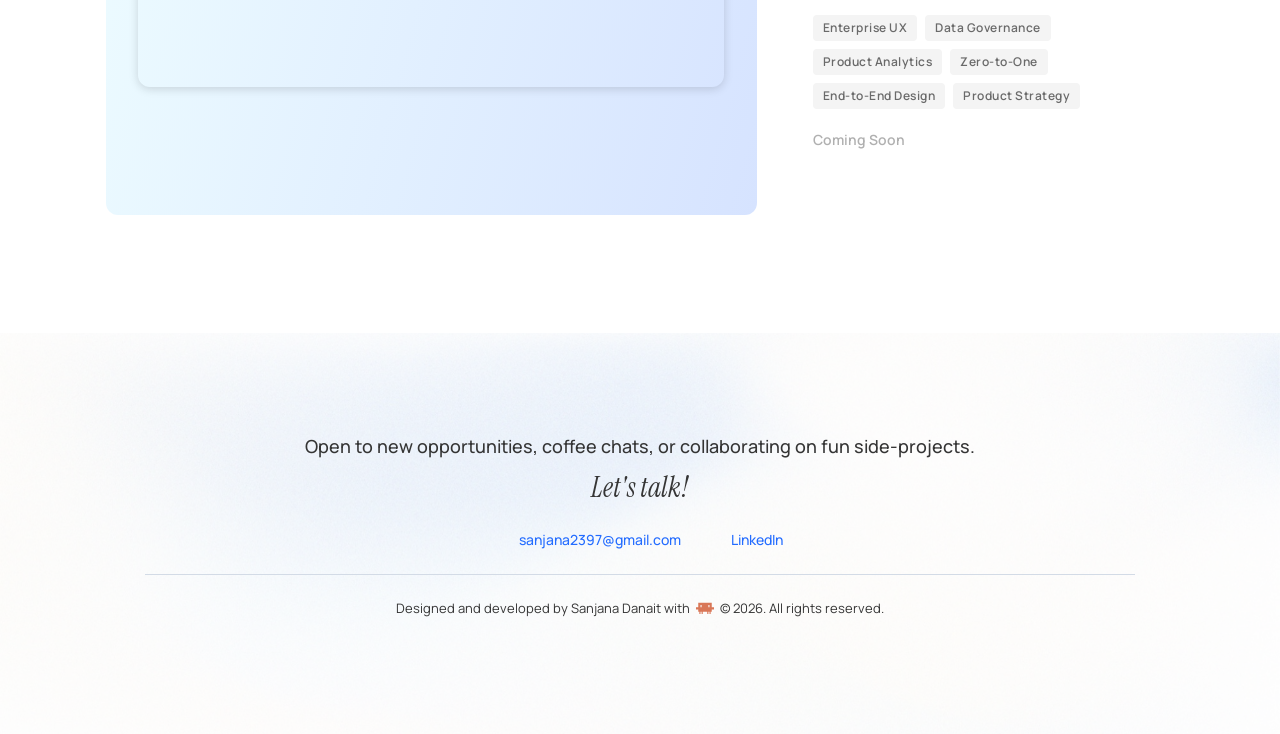
==== commit b5986ed8: "Add cloud theme, password gating, and data-access case studies" ====
--- a/index.html
+++ b/index.html
@@ -32,15 +32,61 @@
   <link rel="stylesheet" href="css/styles.css">
 
   <style>
+    /* ── Homepage navbar: transparent + borderless over the hero, white once scrolled ── */
+    #navbar { background-color: transparent !important; }
+    .navbar {
+      background-color: transparent !important;
+      border-bottom: none !important;
+      transition: background-color 0.25s ease, box-shadow 0.25s ease;
+    }
+    .navbar.nav-scrolled {
+      background-color: #ffffff !important;
+      box-shadow: 0 1px 8px rgba(0, 0, 0, 0.05);
+    }
+
     /* ── Hero two-column layout (after styles.css so overrides win) ── */
+    /* ── Full-page cloud background (fixed behind everything) ── */
+    body { background-color: #ffffff; }
+
+    /* Flipped cloud image, fixed to the viewport so it stays put on scroll */
+    body::before {
+      content: "";
+      position: fixed;
+      inset: 0;
+      background-image: url('images/footer-clouds.jpg');
+      background-size: cover;
+      background-position: center;
+      background-repeat: no-repeat;
+      transform: scaleX(-1);
+      z-index: -2;
+      pointer-events: none;
+    }
+
+    /* Translucent white wash over the clouds, same effect as the password gate */
+    body::after {
+      content: "";
+      position: fixed;
+      inset: 0;
+      background: rgba(255, 255, 255, 0.60);
+      z-index: -1;
+      pointer-events: none;
+    }
+
+    /* Let content sections show the background through (were solid white) */
+    .section-3 { background-color: transparent !important; }
+
     .section-2 {
+      position: relative;
       padding: 57px 7% 0 !important;
       height: 85vh !important;
       display: flex !important;
       align-items: center !important;
+      background-color: transparent !important;
     }
 
     .hero-inner {
+      position: relative;
+      z-index: 1;
       display: flex;
       align-items: center;
       justify-content: space-between;
@@ -198,7 +244,7 @@
     <div class="hero-inner">
       <div class="hero-text-col">
         <p class="hero-greeting">Hey, I'm</p>
-        <h1 class="hero-name">Sanjana <em>Danait</em></h1>
+        <h1 class="hero-name"><em>Sanjana</em> <span class="hero-name-last">Danait</span></h1>
         <p class="hero-statement">Product Designer currently building <strong>enterprise data and AI platforms</strong> at <a href="https://www.intuit.com/" target="_blank" rel="noopener noreferrer" class="intuit-link">Intuit</a>, improving technical and complex systems and workflows, to help product, data and AI teams ship faster. Trained as an architect before HCI, I think in systems, structure, and how people move through them.</p>
         <div class="hero-expertise">
           <span>Enterprise Platforms</span>
@@ -230,7 +276,7 @@
 
   <section class="section-3" id="projects">
     <div class="projects-header">
-      <span class="projects-label"><em>Featured</em> Projects</span>
+      <span class="projects-label"><em>Featured</em> <span class="projects-label-word">Projects</span></span>
       <a class="projects-link" href="work.html">View all work →</a>
     </div>
 
@@ -240,7 +286,10 @@
         <img src="images/archy-project-image-new.png" alt="Archy">
       </div>
       <div class="card-content">
-        <p class="card-meta-top">Mindstix / Archy</p>
+        <div class="card-meta-row">
+          <p class="card-meta-top">Mindstix / Archy</p>
+          <span class="card-lock">🔒 Password protected</span>
+        </div>
         <h2 class="card-title"><em>Archy</em>: Dental Practice Management Platform</h2>
         <p class="card-description">Led end-to-end design of a healthcare SaaS platform, from zero to shipped, helping the client raise $10M+ in seed funding.</p>
         <div class="card-tags">
@@ -262,7 +311,7 @@
       <div class="card-content">
         <div class="card-meta-row">
           <p class="card-meta-top">Intuit</p>
-          <!-- <span class="card-lock">🔒 Password protected</span> -->
+          <span class="card-lock">🔒 Password protected</span>
         </div>
         <h2 class="card-title"><em>Clickstream Event Explorer</em>: Chrome Extension</h2>
         <p class="card-description">Designed and shipped a browser extension for real-time event validation: from FMHs to prototype to live in the Chrome Web Store.</p>
@@ -279,38 +328,40 @@
       </div>
     </a>
 
-    <!-- Card 3: Data Access - locked -->
-    <div class="project-card" style="cursor:default;">
+    <!-- Card 3: Data Access - coming soon (not clickable) -->
+    <div class="project-card coming-soon-card" style="cursor:none;" data-coming-soon>
       <div class="card-image">
-        <div class="card-image-placeholder" style="background: #f0f6f4;">Coming Soon</div>
+        <img src="images/data-access-project-image.png" alt="The Balance Point: Designing for Data Access">
       </div>
       <div class="card-content">
         <div class="card-meta-row">
           <p class="card-meta-top">Intuit</p>
-          <!-- <span class="card-lock">🔒 Password protected</span> -->
-        </div>
-        <h2 class="card-title"><em>Access Unblocked</em>: Data Access and Governance</h2>
-        <p class="card-description">Redesigned how 8,000+ data workers request and govern access to sensitive data, saving 4,000+ hours/year and cutting access time by 66%.</p>
+          <span class="card-lock">🔒 Password protected</span>
+        </div>
+        <h2 class="card-title"><em>The Balance Point</em>: Designing for Data Access</h2>
+        <p class="card-description">Two years leading design across the full data-access lifecycle: saving 4,000+ hours/year and cutting access time from weeks to days, without loosening a single compliance control.</p>
         <div class="card-tags">
+          <span class="tag">Design Leadership</span>
           <span class="tag">Enterprise UX</span>
           <span class="tag">Data Governance</span>
-          <span class="tag">Feature Redesigns</span>
         </div>
         <div class="card-footer">
-          <span class="card-view-link">View project <span class="card-arrow">→</span></span>
+          <span class="card-view-link">Coming Soon</span>
         </div>
       </div>
     </div>
 
     <!-- Card 4: Clickstream Studio - locked -->
-    <div class="project-card" style="cursor:default;" id="card-4">
+    <div class="project-card coming-soon-card" style="cursor:none;" id="card-4" data-coming-soon>
       <div class="card-image">
-        <div class="card-image-placeholder" style="background: #f5f0f6;">Coming Soon</div>
+        <div class="card-video-frame">
+          <video src="images/clickstream-studio.mp4" autoplay muted loop playsinline></video>
+        </div>
       </div>
       <div class="card-content">
         <div class="card-meta-row">
           <p class="card-meta-top">Intuit</p>
-          <!-- <span class="card-lock">🔒 Password protected</span> -->
+          <span class="card-lock">🔒 Password protected</span>
         </div>
         <h2 class="card-title"><em>Clickstream Studio</em>: AI-Powered Instrumentation Platform</h2>
         <p class="card-description">Transformed behavior tracking from manual to AI-governed, reducing tracking plan review from 2 weeks to under 1 day.</p>
@@ -323,7 +374,7 @@
           <span class="tag">Product Strategy</span>
         </div>
         <div class="card-footer">
-          <span class="card-view-link">View project <span class="card-arrow">→</span></span>
+          <span class="card-view-link">Coming Soon</span>
         </div>
       </div>
     </div>
@@ -335,7 +386,7 @@
 
   <footer id="contact">
     <div class="container-fluid">
-      <h3>Open to new opportunities, coffee chats, or collaborating on fun side-projects. <span class="footer-cta-italic">Let's talk!</span></h3>
+      <h3>Open to new opportunities, coffee chats, or collaborating on fun side-projects.<br><span class="footer-cta-italic">Let's talk!</span></h3>
       <div class="footer-links">
         <a class="footer-link" href="mailto:sanjana2397@gmail.com"><i class="fas fa-envelope"></i> sanjana2397@gmail.com</a>
         <a class="footer-link" href="https://www.linkedin.com/in/sanjana-danait/" target="_blank" rel="noopener noreferrer"><i class="fab fa-linkedin"></i> LinkedIn</a>
@@ -540,10 +591,10 @@
       canvas.style.cssText = `display:block; cursor:grab; border-radius:4px;`;
       mount.appendChild(canvas);
 
-      renderer = new THREE.WebGLRenderer({canvas, antialias:true});
+      renderer = new THREE.WebGLRenderer({canvas, antialias:true, alpha:true});
       renderer.setSize(sz, sz);
       renderer.setPixelRatio(Math.min(window.devicePixelRatio, 2));
-      renderer.setClearColor(0xffffff, 1);
+      renderer.setClearColor(0x000000, 0);
 
       threeScene = new THREE.Scene();
       camera = new THREE.PerspectiveCamera(40, 1, 0.1, 100);
@@ -649,6 +700,24 @@
     }
   </script> -->
 
+  <script src="js/coming-soon-pill.js"></script>
+
+  <!-- Navbar: transparent over the hero, white once the user scrolls past it -->
+  <script>
+    (function () {
+      var navbar = document.querySelector('.navbar');
+      var hero = document.querySelector('.section-2');
+      if (!navbar || !hero) return;
+      function onScroll() {
+        // Switch to white as the hero scrolls mostly out of view (near Featured Projects)
+        var trigger = hero.offsetTop + hero.offsetHeight - navbar.offsetHeight - 40;
+        navbar.classList.toggle('nav-scrolled', window.scrollY >= trigger);
+      }
+      window.addEventListener('scroll', onScroll, { passive: true });
+      window.addEventListener('resize', onScroll);
+      onScroll();
+    })();
+  </script>
 
 </body>
 
--- a/css/styles.css
+++ b/css/styles.css
@@ -180,12 +180,12 @@
   font-family: 'Instrument Serif', serif;
   font-size: 1.1rem;
   font-weight: 400;
-  color: #1a1a1a;
+  color: #353535;
   text-decoration: none;
 }
 
 .navbar-brand:hover {
-  color: #1a1a1a;
+  color: #353535;
   text-decoration: none;
 }
 
@@ -214,7 +214,7 @@
 }
 
 .nav-link:hover {
-  color: #1a1a1a !important;
+  color: #353535 !important;
 }
 
 .navbar-toggler {
@@ -260,9 +260,9 @@
   display: block !important;
   text-align: left !important;
   font-family: 'Manrope', sans-serif;
-  font-size: 14px !important;
-  font-weight: 600;
-  color: #b0b0b0;
+  font-size: 18px !important;
+  font-weight: 400;
+  color: #353535;
   letter-spacing: 2px;
   margin-bottom: 14px;
 }
@@ -272,7 +272,7 @@
   font-size: 5.2rem;
   font-weight: 400;
   font-style: normal;
-  color: #1a1a1a;
+  color: #353535;
   letter-spacing: -2px;
   line-height: 0.95;
   margin-bottom: 32px;
@@ -283,6 +283,10 @@
   font-style: italic;
 }
 
+.hero-name-last {
+  font-style: normal;
+}
+
 .hero-statement {
   display: block !important;
   text-align: left !important;
@@ -296,7 +300,7 @@
 
 .hero-statement strong {
   font-weight: 600;
-  color: #1a1a1a;
+  color: #353535;
 }
 
 .intuit-link {
@@ -390,6 +394,10 @@
   color: #b0b0b0;
 }
 
+.projects-label-word {
+  color: #353535;
+}
+
 .projects-link {
   font-family: 'Manrope', sans-serif;
   font-size: 16px;
@@ -398,25 +406,31 @@
   text-decoration: none;
 }
 
-.projects-link:hover { color: #1a1a1a; text-decoration: none; }
+.projects-link:hover { color: #353535; text-decoration: none; }
 
 .project-card {
   display: grid;
   grid-template-columns: 65% 35%;
   gap: 0;
-  border-top: 1px solid #ebebeb;
-  padding: 48px 0;
+  background-color: #ffffff;
+  border-radius: 16px;
+  padding: 16px 40px 16px 16px;
+  margin-bottom: 48px;
   text-decoration: none;
   color: inherit;
-  transition: background 0.15s;
-}
-
-.project-card:last-child { border-bottom: 1px solid #ebebeb; }
-.project-card:hover { background: #fafafa; text-decoration: none; }
+  transition: box-shadow 0.2s ease, transform 0.2s ease;
+}
+
+.project-card:last-child { margin-bottom: 0; }
+.project-card:hover {
+  text-decoration: none;
+  box-shadow: 0 10px 32px rgba(0, 0, 0, 0.08);
+  transform: translateY(-2px);
+}
 .project-card:hover * { text-decoration: none; }
 .project-card:hover .card-arrow { opacity: 1; transform: translateX(4px); }
 
-.card-image { padding-right: 40px; }
+.card-image { padding-right: 28px; }
 
 .card-image img {
   width: 100%;
@@ -440,8 +454,37 @@
   color: #c0c0c0;
 }
 
+/* Gradient frame with a centered auto-looping video (no controls) */
+.card-video-frame {
+  width: 100%;
+  height: 550px;
+  border-radius: 12px;
+  background: linear-gradient(105deg, #EEFDFF 0%, #D6E3FF 100%);
+  display: flex;
+  align-items: center;
+  justify-content: center;
+  overflow: hidden;
+}
+
+.card-video-frame video {
+  height: auto;
+  border-radius: 12px;
+  display: block;
+  box-shadow: 0 2px 10px rgba(0, 0, 0, 0.15);
+}
+
+/* Video width scales with screen size so it doesn't shrink on narrower cards.
+   Below 1600px: 90% · above 1600px: 78% · above 2000px: 66% */
+.card-video-frame video { width: 90%; max-height: 90%; }
+@media (min-width: 1600px) {
+  .card-video-frame video { width: 78%; max-height: 84%; }
+}
+@media (min-width: 2000px) {
+  .card-video-frame video { width: 66%; max-height: 80%; }
+}
+
 .card-content {
-  padding-left: 40px;
+  padding-left: 28px;
   display: flex;
   flex-direction: column;
   justify-content: center;
@@ -473,7 +516,7 @@
   font-family: 'Instrument Serif', serif;
   font-size: 36px;
   font-weight: 400;
-  color: #1a1a1a;
+  color: #353535;
   line-height: 1.2;
   letter-spacing: 0.3px;
   margin-bottom: 14px;
@@ -620,13 +663,230 @@
   padding-left: 7px;
 }
 
+/* ── Case-study password gate ── */
+/* Hide gated content until unlocked (set by JS on <html>) to prevent a flash of the page */
+html.cs-gated body > *:not(.cs-gate) { visibility: hidden; }
+html.cs-unlocked body > *:not(.cs-gate) { visibility: visible; }
+
+.cs-gate {
+  position: fixed;
+  inset: 0;
+  z-index: 10000;
+  background: #ffffff;
+  background-image: url('../images/footer-clouds.jpg');
+  background-size: cover;
+  background-position: center;
+  display: flex;
+  align-items: center;
+  justify-content: center;
+  padding: 24px;
+}
+
+.cs-gate::before {
+  content: "";
+  position: absolute;
+  inset: 0;
+  background: rgba(255, 255, 255, 0.72);
+}
+
+.cs-gate-card {
+  position: relative;
+  z-index: 1;
+  width: 100%;
+  max-width: 460px;
+  background: #ffffff;
+  border-radius: 16px;
+  box-shadow: 0 12px 48px rgba(0, 0, 0, 0.12);
+  padding: 48px 40px 40px;
+  text-align: center;
+}
+
+.cs-gate-lock {
+  font-size: 24px;
+  margin-bottom: 18px;
+  display: block;
+}
+
+.cs-gate-title {
+  font-family: 'Instrument Serif', serif;
+  font-style: italic;
+  font-weight: 400;
+  font-size: 24px;
+  color: #353535;
+  line-height: 1.2;
+  margin: 0 0 12px;
+  display: block;
+}
+
+.cs-gate-desc {
+  font-family: 'Manrope', sans-serif;
+  font-size: 14px;
+  font-weight: 400;
+  color: #6a6a6a;
+  line-height: 1.6;
+  margin: 0 0 26px;
+  display: block;
+}
+
+.cs-gate-form {
+  display: flex;
+  flex-direction: column;
+  gap: 12px;
+}
+
+.cs-gate-input {
+  font-family: 'Manrope', sans-serif;
+  font-size: 14px;
+  color: #353535;
+  padding: 12px 16px;
+  border: 1px solid #dcdcdc;
+  border-radius: 8px;
+  outline: none;
+  transition: border-color 0.15s, box-shadow 0.15s;
+  text-align: center;
+}
+
+.cs-gate-input::placeholder { color: #b0b0b0; }
+
+.cs-gate-input:focus {
+  border-color: #236cff;
+  box-shadow: 0 0 0 3px rgba(35, 108, 255, 0.15);
+}
+
+.cs-gate-btn {
+  font-family: 'Manrope', sans-serif;
+  font-size: 14px;
+  font-weight: 600;
+  color: #ffffff;
+  background: #236cff;
+  border: none;
+  border-radius: 8px;
+  padding: 12px 16px;
+  cursor: pointer;
+  transition: background 0.15s;
+}
+
+.cs-gate-btn:hover { background: #0047c2; }
+
+.cs-gate-error {
+  font-family: 'Manrope', sans-serif;
+  font-size: 12px;
+  font-weight: 500;
+  color: #d63b3b;
+  min-height: 16px;
+  margin-top: 2px;
+  display: block;
+  opacity: 0;
+  transition: opacity 0.15s;
+}
+
+.cs-gate-error.is-visible { opacity: 1; }
+
+.cs-gate-card.is-shaking { animation: cs-gate-shake 0.4s; }
+
+@keyframes cs-gate-shake {
+  0%, 100% { transform: translateX(0); }
+  20%, 60% { transform: translateX(-8px); }
+  40%, 80% { transform: translateX(8px); }
+}
+
+.cs-gate-footer {
+  font-family: 'Manrope', sans-serif;
+  font-size: 12px;
+  color: #9d9d9d;
+  margin-top: 22px;
+  display: block;
+  line-height: 1.6;
+}
+
+.cs-gate-footer a {
+  color: #236cff;
+  text-decoration: none;
+  font-weight: 500;
+  white-space: nowrap;
+}
+
+.cs-gate-footer a:hover { text-decoration: underline; }
+
+.cs-gate-extlink {
+  vertical-align: -1px;
+  margin-left: 3px;
+}
+
+/* Coming Soon cursor-following pill */
+.coming-soon-card,
+.coming-soon-card * { cursor: default; }
+
+.coming-soon-pill {
+  position: fixed;
+  top: 0;
+  left: 0;
+  z-index: 9999;
+  padding: 8px 16px;
+  border-radius: 999px;
+  background: #236cff;
+  color: #fff;
+  font-family: 'Manrope', sans-serif;
+  font-size: 12px;
+  font-weight: 600;
+  letter-spacing: 0.5px;
+  white-space: nowrap;
+  pointer-events: none;
+  opacity: 0;
+  transform: translate(14px, 14px) scale(0.9);
+  transform-origin: top left;
+  transition: opacity 0.15s ease, transform 0.15s ease;
+  box-shadow: 0 4px 16px rgba(35, 108, 255, 0.35);
+  will-change: left, top;
+}
+
+.coming-soon-pill.is-visible {
+  opacity: 1;
+  transform: translate(14px, 14px) scale(1);
+}
+
 /* Section-4 Footer-Contact */
 
 #contact {
-  background-color: #f3f3f3;
-  color: #353535;
-  padding: 48px 7%;
-  text-align: center;
+  position: relative;
+  background-color: #ffffff;
+  color: #353535;
+  padding: 88px 7%;
+  margin-top: 96px;
+  border-top: 6px solid #ffffff;
+  text-align: center;
+  /* Full-bleed: break out of any width-constrained wrapper to true viewport edges */
+  width: 100vw;
+  margin-left: calc(50% - 50vw);
+  margin-right: calc(50% - 50vw);
+  overflow: hidden;
+}
+
+/* Cloud image behind the footer (flipped to match the page), on every page */
+#contact::before {
+  content: "";
+  position: absolute;
+  inset: 0;
+  z-index: 0;
+  background-image: url('../images/footer-clouds.jpg');
+  background-size: cover;
+  background-position: center;
+  background-repeat: no-repeat;
+  transform: scaleX(-1);
+}
+
+/* 80% white wash over the clouds */
+#contact::after {
+  content: "";
+  position: absolute;
+  inset: 0;
+  z-index: 0;
+  background: rgba(255, 255, 255, 0.8);
+}
+
+#contact .container-fluid {
+  position: relative;
+  z-index: 1;
 }
 
 #contact h3 {
@@ -643,19 +903,21 @@
   font-family: 'Instrument Serif', serif;
   font-style: italic;
   font-size: 28px;
-  line-height: 1;
-  vertical-align: middle;
+  line-height: 1.2;
+  display: inline-block;
+  margin-top: 10px;
+  color: #353535;
 }
 
 #contact hr {
-  border-color: #e4e4e4;
+  border-color: #d3dbe6;
   margin: 24px 0;
 }
 
 #contact p {
   font-family: 'Manrope', sans-serif;
   font-size: 13px;
-  color: #9d9d9d;
+  color: #353535;
   display: block;
   margin-top: 0;
   text-align: center;
@@ -672,7 +934,7 @@
   font-family: 'Manrope', sans-serif;
   font-size: 14px;
   font-weight: 500;
-  color: #353535;
+  color: #236cff;
   text-decoration: none;
   display: flex;
   align-items: center;
@@ -689,7 +951,7 @@
 }
 
 .footer-link:hover {
-  color: #1a1a1a;
+  color: #0047c2;
   text-decoration: none;
 }
 
